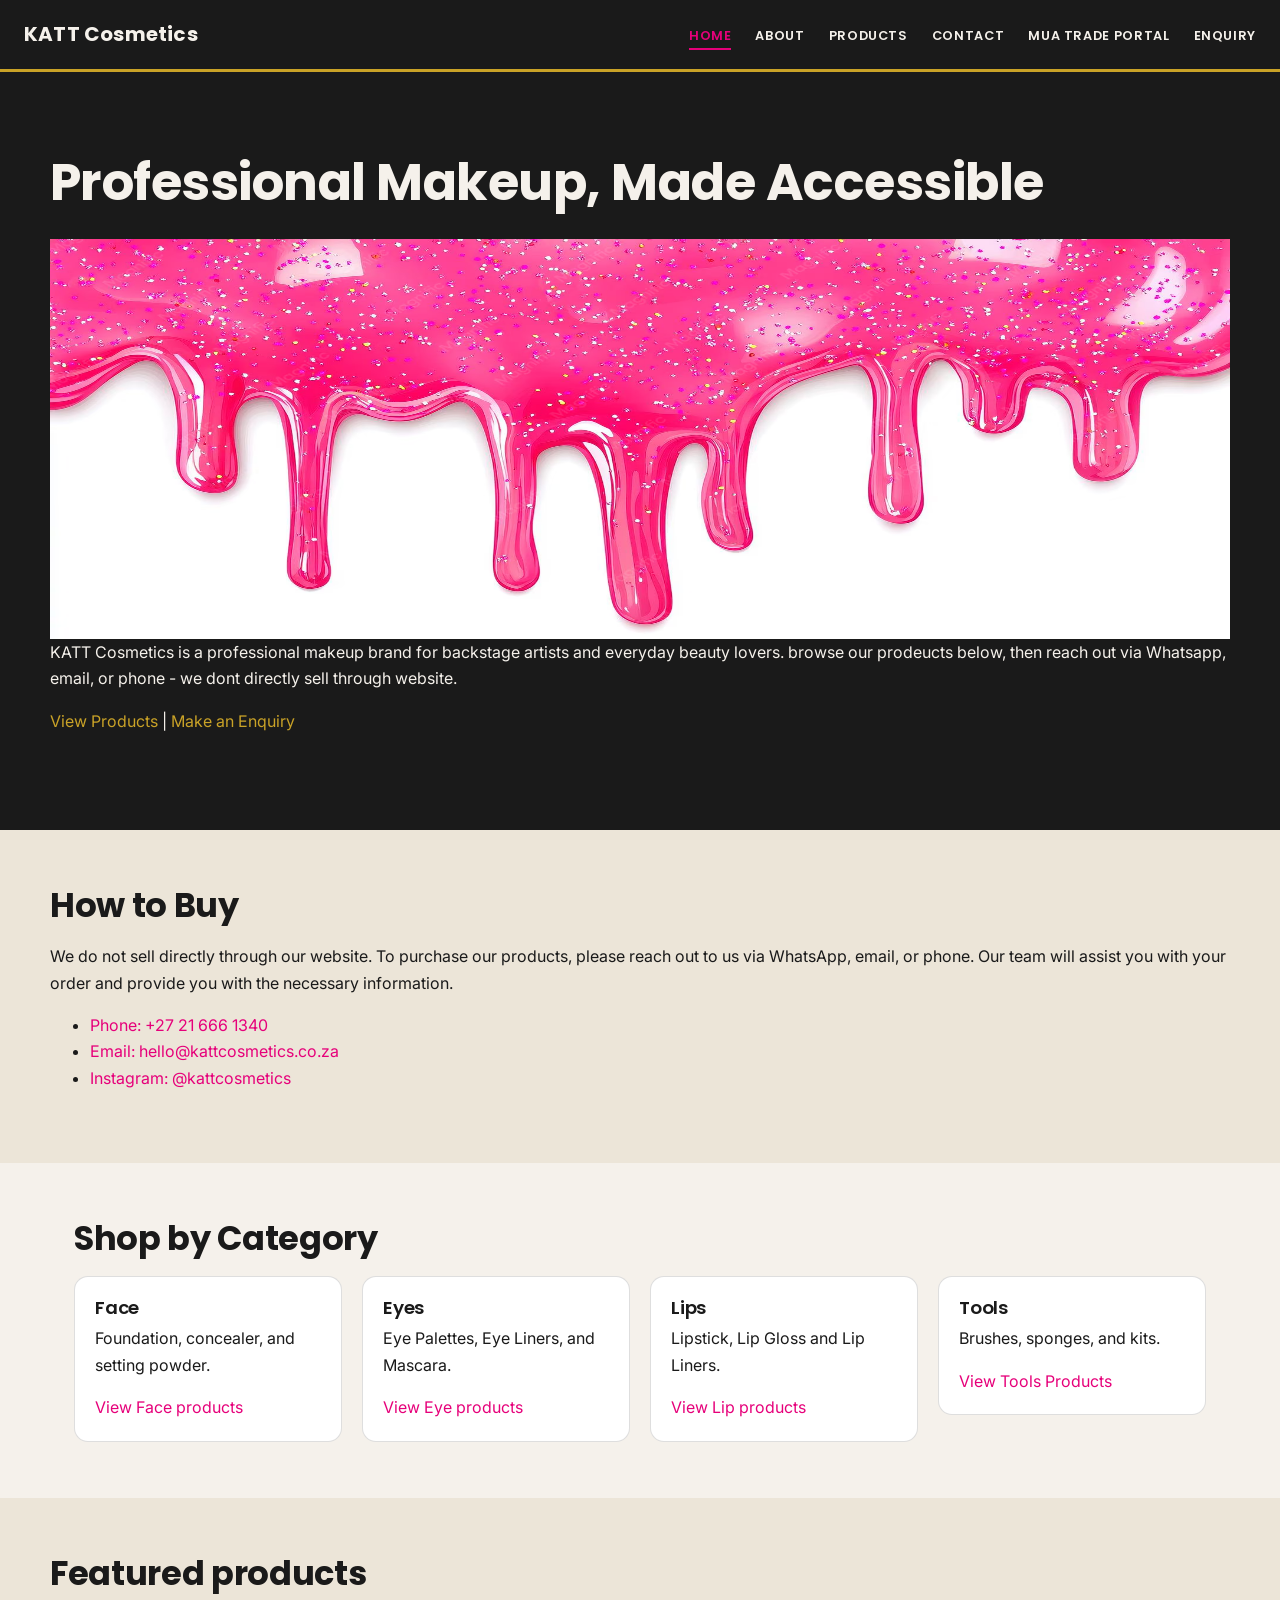
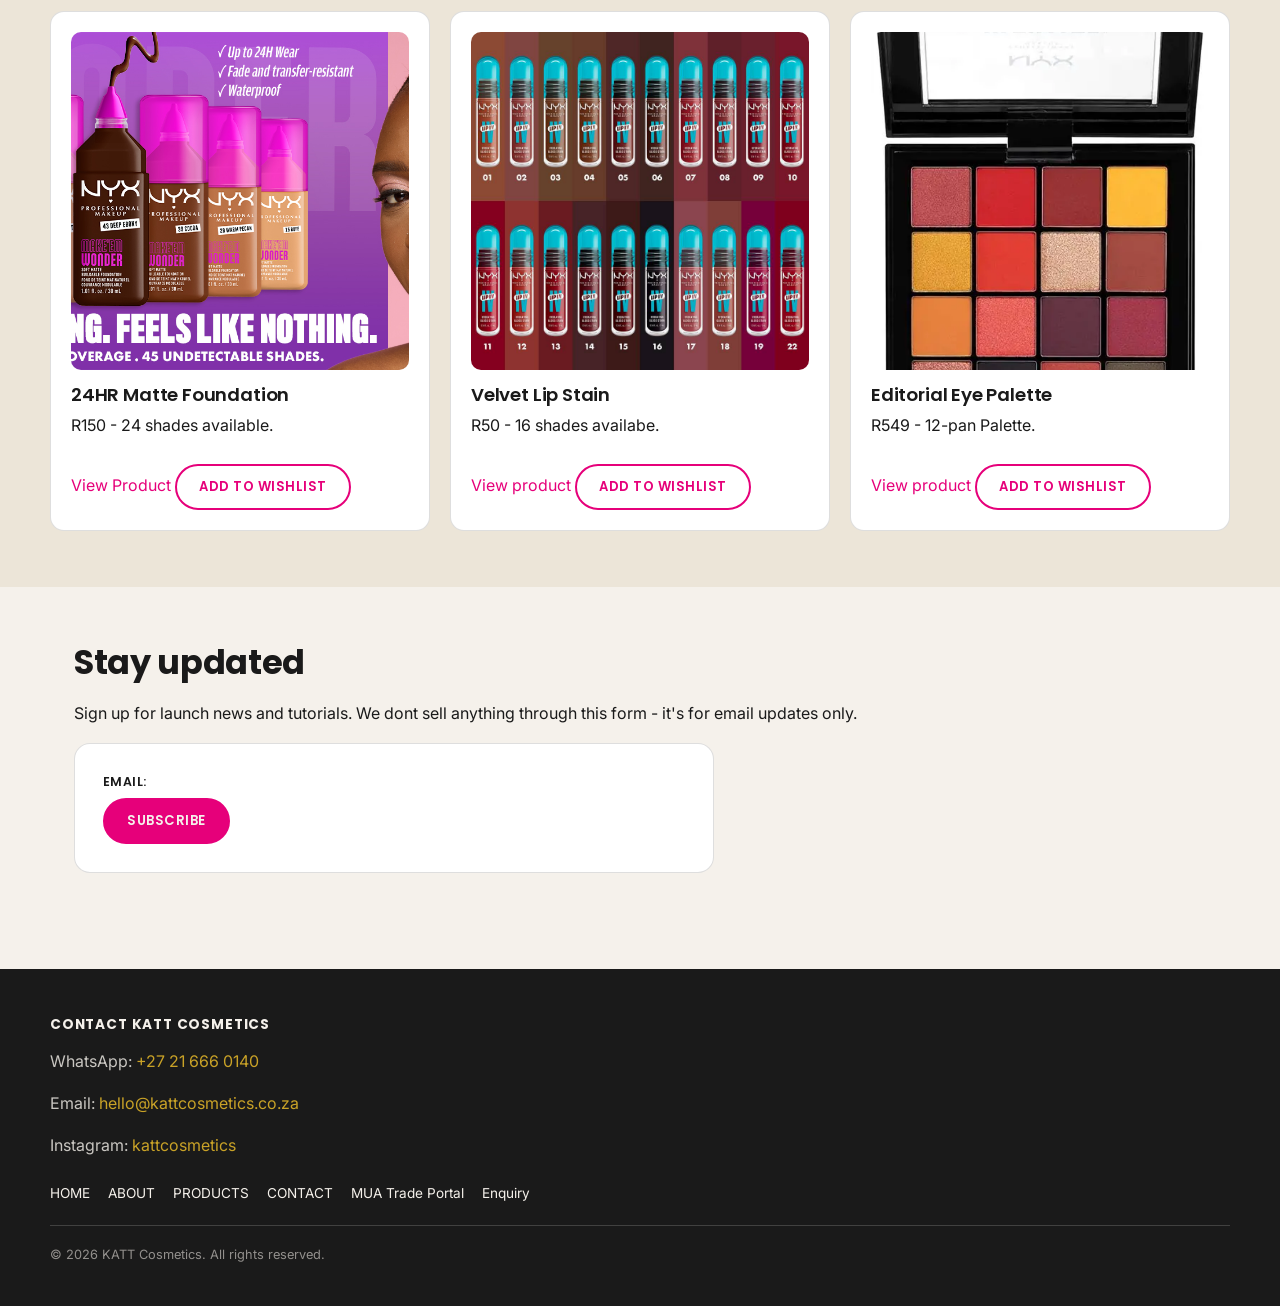
==== index.html @ acb6e67d "changed the price for lipstick" ====
<!DOCTYPE html>
<html lang="en">
<head>
    <meta charset="UTF-8">
    <meta name="viewport" content="width=device-width, initial-scale=1.0">
    <title>KATT Cosmetics - Professional Makeup, Made Acessible</title>
    <meta name="description" content="KATT Cosmetics - professionalrofessional-grade makeup for MUAs and everyday beauty lovers. Enquire via WhatsApp, email, or phone. "/>
    <link rel="preconnect" href="https://fonts.googleapis.com">
    <link href="https://fonts.googleapis.com/css2?family=Poppins:wght@600;700&family=Inter:wght@400;500;600&display=swap" rel="stylesheet">
    <link rel="stylesheet" href="assets/css/style.css">
</head>
<body>
    <!-- ============ HEADER: site logo + primary navigation ============ -->
    <header>
        <a href="index.html">KATT Cosmetics</a>
        <nav aria-label="Primary navigation">
            <ul>
                <li><a href="index.html" aria-current="page">HOME</a></li>
                <li><a href="pages/about.html">ABOUT</a></li>
                <li><a href="pages/product.html">PRODUCTS</a></li>
                <li><a href="pages/contact.html">CONTACT</a></li>
                <li><a href="pages/muatradeportal.html">MUA TRADE PORTAL</a></li>
                <li><a href="pages/enquiry.html">ENQUIRY</a></li>
            </ul>
        </nav>
    </header>
    <main>
        <!-- HERO: main banner introducing the brand, styled dark in Part 2 CSS -->
        <section aria-labelledby="hero-heading">
            <h1 id="hero-heading">Professional Makeup, Made Accessible</h1>
            <img src="assets/images/Gloss-Banner.jpg" alt="KATT Cosmetics" width="1200" height="400" />
            <p>KATT Cosmetics is a professional makeup brand for backstage artists and everyday beauty lovers. browse our prodeucts below, then reach out via Whatsapp, email, or phone - we dont directly sell through website.</p>
            <p>
                <a href="pages/product.html">View Products</a> |
                <a href="pages/enquiry.html">Make an Enquiry</a>
            </p>
        </section>
        <!-- HOW TO BUY: explains there is no online checkout — every product links out to WhatsApp/email/phone instead -->
        <section aria-labelledby="how to buy heading">
            <h2 id="how to buy heading">How to Buy</h2>
            <p>We do not sell directly through our website. 
                To purchase our products, please reach out to us via WhatsApp,
                email, or phone. Our team will assist you with your order and 
                provide you with the necessary information.</p>
                <ul>
                    <li><a href="https://wa.me/27216661340">Phone: +27 21 666 1340</a></li>
                    <li><a href="mailto:hello@kattcosmetics.co.za">Email: hello@kattcosmetics.co.za</a></li>
                    <li><a href="https://www.instagram.com/kattcosmetics/">Instagram: @kattcosmetics</a></li>
                </ul>
        </section>
        <!-- CATEGORY GRID: quick links into the product page by category -->
        <section aria-labelledby="categories-heading">
            <h2 id="Categories-heading">Shop by Category</h2>
            <ul>
                <li>
                    <article>
                        <h3>Face</h3>
                        <p>Foundation, concealer, and setting powder.</p>
                        <a href="pages/product.html">View Face products</a>
                    </article>
                </li>
                <li>
                    <article>
                        <h3>Eyes</h3>
                        <p>Eye Palettes, Eye Liners, and Mascara.</p>
                        <a href="pages/product.html">View Eye products</a>
                    </article>
                </li>
                <li>
                    <article>
                       <h3>Lips</h3> 
                       <p>Lipstick, Lip Gloss and Lip Liners.</p>
                       <a href="pages/product.html">View Lip products</a>
                    </article>
                </li>
                <li>
                    <article>
                        <h3>Tools</h3>
                        <p>Brushes, sponges, and kits.</p>
                        <a href="pages/product.html">View Tools Products</a>
                    </article>
                </li>    
            </ul>
        </section>
        <!-- FEATURED PRODUCTS: each card has a wishlist button (data-product-id) handled by js/script.js -->
        <section aria-labelledby="featured-heading">
            <h2 id="featured-heading">Featured products</h2>
            <ul>
                <li>
                    <article>
                        <figure>
                            <img src="./assets/images/78c25063-9f84-4d56-9409-04ca40710450.__CR0,0,1464,600_PT0_SX1464_V1___.jpg" alt="24HR Matte Foundation bottle" width="200" height="200" />
                            <figcaption>24HR Matte Foundation</figcaption>
                        </figure>
                        <h3>24HR Matte Foundation</h3>
                        <p>R150 - 24 shades available.</p>
                        <a href="pages/product.html">View Product</a>
                        <button type="button" class="wishlist-btn" data-product-id="foundation-24HR" aria-pressed="false">Add to Wishlist</button>
                    </article>
                </li>
                <li>
                    <article>
                        <figure>
                            <img src="./assets/images/NYX-PMU-Makeup-Lip-LIP-GLOSS-Lip-IV-Hydrating-Gloss-Serum-WSLS01-CARAMEL-DRIP-0800897266967-Range.jpg" alt="Velvel Lip Stain tube" width="200" height="200" />
                            <figcaption>Velvet Lip Stain</figcaption>
                        </figure>
                        <h3>Velvet Lip Stain</h3>
                        <p>R50 - 16 shades availabe.</p>
                        <a href="pages/product.html">View product</a>
                        <button type="button" class="wishlist-btn" data-product-id="velvel-lip-stain" aria-pressed="false">Add to Wishlist</button>
                    </article>
                </li>
                <li>
                    <article>
                        <figure>
                            <img src="./assets/images/OIP.webp" alt="Editorial Eye Palette" width="200" height="200"/>
                            <figcaption>Editorial Eye Palette</figcaption>
                        </figure>
                        <h3>Editorial Eye Palette</h3>
                        <p>R549 - 12-pan Palette.</p>
                        <a href="pages/product.html">View product</a>
                        <button type="button" class="wishlist-btn" data-product-id="editorial-eye-palette" aria-pressed="false">Add to Wishlist</button>
                    </article>
                </li>
            </ul>
        </section>
        <!-- NEWSLETTER SIGNUP: front-end only for now, form action="#" — see js/script.js for the placeholder submit handler -->
        <section aria-labelledby="newsletter-heading">
            <h2 id="newsletter-heading">Stay updated</h2>
            <p>Sign up for launch news and tutorials. We dont sell anything through this form - it's for email updates only.</p>
            <form action="#" method="post">
                <label for="email" id="newsletter-email" name="email" required>Email:</label>
                <button type="submit">Subscribe</button>
            </form>
        </section>
    </main>
    <!-- ============ FOOTER: contact details + secondary navigation, repeated on every page ============ -->
    <footer>
        <section aria-labelledby="footer-contact-heading">
            <h2 id="footer-contact-heading">Contact KATT Cosmetics</h2>
            <p>WhatsApp: <a href="https://wa.me/27216660140">+27 21 666 0140</a></p>
            <p>Email: <a href="mailto:hello@kattcosmetics.co.za">hello@kattcosmetics.co.za</a></p>
            <p>Instagram: <a href="https://www.instagram.com/kattcosmetics">kattcosmetics</a></p>
        </section>
        <nav aria-label="Footer navigation">
            <ul>
                <li><a href="index.html">HOME</a></li>
                <li><a href="pages/about.html">ABOUT</a></li>
                <li><a href="pages/product.html">PRODUCTS</a></li>
                <li><a href="pages/contact.html">CONTACT</a></li>
                <li><a href="pages/muatradeportal.html">MUA Trade Portal</a></li>
                <li><a href="pages/enquiry.html">Enquiry</a></li>
            </ul>
        </nav>
        <p>&copy; 2026 KATT Cosmetics. All rights reserved.</p>
    </footer>
    <!-- Wishlist functionality only — no purchasing/cart logic, this site does not sell online -->
    <script src="js/script.js"></script>
    
</body>
</html>
---- assets/css/style.css ----
/* ============================================================
   KATT Cosmetics — Part 2 Stylesheet
   Applies visual design on top of the existing semantic HTML.
   No HTML structure changes required for this file to work.
   ============================================================ */

:root {
  --black: #1a1a1a;
  --black-soft: #262220;
  --cream: #f5f1eb;
  --cream-dim: #ece5d8;
  --pink: #e6007a;
  --pink-dim: #ffe1ef;
  --gold: #c9a227;
  /* Brand palette: black + cream for an editorial, backstage-beauty feel;
     hot pink and gold as accent colours for CTAs and highlights, matching
     the mood board described in the Part 1 proposal (Section 5: Design & UX). */
  --line: rgba(26, 26, 26, 0.14);
  --line-on-dark: rgba(245, 241, 235, 0.18);
  --font-display: "Poppins", "Segoe UI", sans-serif;
  --font-body: "Inter", "Segoe UI", sans-serif;
  --max-width: 1180px;
}

* { box-sizing: border-box; }
html { scroll-behavior: smooth; }

body {
  margin: 0;
  font-family: var(--font-body);
  color: var(--black);
  background: var(--cream);
  line-height: 1.65;
  -webkit-font-smoothing: antialiased;
}

img { max-width: 100%; display: block; }
a { color: var(--pink); text-decoration: none; }
a:hover { text-decoration: underline; }

h1, h2, h3 {
  font-family: var(--font-display);
  font-weight: 700;
  line-height: 1.2;
  letter-spacing: -0.01em;
  margin: 0 0 0.5em;
  color: var(--black);
}
h1 { font-size: clamp(2.1rem, 4.5vw, 3.2rem); }
h2 { font-size: clamp(1.5rem, 3vw, 2.1rem); }
h3 { font-size: 1.15rem; font-weight: 600; }

p { margin: 0 0 1em; }

/* ---------- Header ----------
   Sticky so navigation stays reachable while scrolling long pages
   (About, Contact) — gold border-bottom ties it to the accent colour. */
header {
  background: var(--black);
  padding: 18px 24px;
  display: flex;
  flex-wrap: wrap;
  align-items: center;
  justify-content: space-between;
  gap: 16px;
  position: sticky;
  top: 0;
  z-index: 20;
  border-bottom: 3px solid var(--gold);
}

header > a {
  font-family: var(--font-display);
  font-weight: 700;
  font-size: 1.25rem;
  color: var(--cream);
  text-decoration: none;
  letter-spacing: 0.01em;
}
header > a:hover { color: var(--pink); text-decoration: none; }

header nav ul {
  list-style: none;
  display: flex;
  flex-wrap: wrap;
  gap: 24px;
  margin: 0;
  padding: 0;
}

header nav a {
  color: var(--cream);
  text-decoration: none;
  font-family: var(--font-display);
  font-size: 0.8rem;
  font-weight: 600;
  text-transform: uppercase;
  letter-spacing: 0.05em;
  padding-bottom: 4px;
  border-bottom: 2px solid transparent;
}
header nav a:hover,
header nav a[aria-current="page"] {
  border-bottom-color: var(--pink);
  color: var(--pink);
}

/* ---------- Main content rhythm ----------
   Alternating background (cream / cream-dim) on every second <section>
   gives visual separation between content blocks without needing extra
   wrapper <div>s in the HTML — keeps the markup semantic and lean. */
main {
  display: block;
}

main > section,
body > section {
  max-width: var(--max-width);
  margin: 0 auto;
  padding: 56px 24px;
}

main > section:nth-of-type(even) {
  background: var(--cream-dim);
  max-width: none;
}
main > section:nth-of-type(even) > * {
  max-width: var(--max-width);
  margin-left: auto;
  margin-right: auto;
}

/* Hero — first section on the homepage */
section[aria-labelledby="hero-heading"] {
  background: var(--black);
  color: var(--cream);
  max-width: none;
  padding: 80px 24px;
}
section[aria-labelledby="hero-heading"] > * {
  max-width: var(--max-width);
  margin-left: auto;
  margin-right: auto;
}
section[aria-labelledby="hero-heading"] h1 { color: var(--cream); }
section[aria-labelledby="hero-heading"] a { color: var(--gold); }

/* ---------- Lists of cards (categories, featured products, benefits) ----------
   Targets any <ul> whose <li> contains an <article> — this lets the same
   card styling apply across the homepage categories, featured products,
   trade benefits, and related products without repeating a class name
   on every single instance in the HTML. */
main ul:has(> li > article) {
  list-style: none;
  margin: 0;
  padding: 0;
  display: grid;
  grid-template-columns: repeat(auto-fit, minmax(220px, 1fr));
  gap: 20px;
}

main li > article {
  background: #fff;
  border: 1px solid var(--line);
  border-radius: 14px;
  padding: 20px;
  transition: transform 0.15s ease, box-shadow 0.15s ease;
}
main li > article:hover {
  transform: translateY(-3px);
  box-shadow: 0 10px 22px rgba(26, 26, 26, 0.09);
}

main li > article figure {
  margin: 0 0 14px;
  aspect-ratio: 1 / 1;
  overflow: hidden;
  border-radius: 10px;
  background: var(--pink-dim);
}
main li > article figure img {
  width: 100%;
  height: 100%;
  object-fit: cover;
}
main li > article figcaption {
  font-size: 0.75rem;
  color: #6b655c;
  margin-top: 6px;
}

main li > article h3 { margin-bottom: 6px; }

/* ---------- Buttons ----------
   .wishlist-btn is styled separately from other buttons (pink outline,
   not solid black) so it reads as a secondary action next to "buy"-style
   links, and aria-pressed="true" gives it a filled state once saved. */
button,
.wishlist-btn {
  font-family: var(--font-display);
  font-weight: 600;
  font-size: 0.82rem;
  text-transform: uppercase;
  letter-spacing: 0.04em;
  border-radius: 999px;
  border: 2px solid var(--black);
  background: var(--black);
  color: var(--cream);
  padding: 11px 22px;
  cursor: pointer;
  transition: transform 0.15s ease, background 0.15s ease;
}
button:hover { transform: translateY(-2px); }

.wishlist-btn {
  background: transparent;
  border-color: var(--pink);
  color: var(--pink);
  margin-top: 10px;
}
.wishlist-btn:hover { background: var(--pink); color: #fff; }
.wishlist-btn[aria-pressed="true"] {
  background: var(--pink);
  color: #fff;
}

form button[type="submit"] {
  background: var(--pink);
  border-color: var(--pink);
}

/* ---------- Forms ---------- */
form {
  max-width: 640px;
  background: #fff;
  border: 1px solid var(--line);
  border-radius: 16px;
  padding: 28px;
}

form p { margin: 0 0 18px; }

label {
  display: block;
  font-family: var(--font-display);
  font-weight: 600;
  font-size: 0.78rem;
  text-transform: uppercase;
  letter-spacing: 0.04em;
  margin-bottom: 6px;
}

input, select, textarea {
  width: 100%;
  font-family: var(--font-body);
  font-size: 1rem;
  padding: 11px 13px;
  border: 1.5px solid var(--line);
  border-radius: 8px;
  background: var(--cream);
  color: var(--black);
}
input:focus, select:focus, textarea:focus {
  outline: 3px solid var(--pink-dim);
  border-color: var(--pink);
}
textarea { resize: vertical; min-height: 120px; }

/* ---------- Definition lists (contact details, product details) ---------- */
dl {
  display: grid;
  grid-template-columns: max-content 1fr;
  gap: 10px 20px;
  background: #fff;
  border: 1px solid var(--line);
  border-radius: 14px;
  padding: 24px;
  max-width: 560px;
}
dt {
  font-family: var(--font-display);
  font-weight: 700;
  font-size: 0.82rem;
  text-transform: uppercase;
  letter-spacing: 0.04em;
  color: var(--gold);
}
dd { margin: 0; }

/* ---------- Details / FAQ ---------- */
details {
  background: #fff;
  border: 1px solid var(--line);
  border-radius: 12px;
  padding: 16px 20px;
  margin-bottom: 12px;
}
summary {
  font-family: var(--font-display);
  font-weight: 600;
  cursor: pointer;
  list-style: none;
}
summary::-webkit-details-marker { display: none; }
summary::before {
  content: "+ ";
  color: var(--pink);
  font-weight: 700;
}
details[open] summary::before { content: "– "; }
details p { margin-top: 12px; margin-bottom: 0; }

/* ---------- Table (store locator) ----------
   Real semantic <table> markup (not a styled grid of <div>s) so the data
   stays accessible and machine-readable — addresses Part 1 feedback about
   making better use of HTML elements. */
table {
  width: 100%;
  border-collapse: collapse;
  background: #fff;
  border-radius: 12px;
  overflow: hidden;
  border: 1px solid var(--line);
}
caption {
  text-align: left;
  font-family: var(--font-display);
  font-weight: 600;
  padding: 12px 4px;
  color: #6b655c;
  font-size: 0.85rem;
}
th, td {
  text-align: left;
  padding: 12px 16px;
  border-bottom: 1px solid var(--line);
}
th {
  background: var(--black);
  color: var(--cream);
  font-family: var(--font-display);
  text-transform: uppercase;
  font-size: 0.75rem;
  letter-spacing: 0.05em;
}
tbody tr:hover { background: var(--pink-dim); }

/* ---------- Breadcrumb ---------- */
nav[aria-label="Breadcrumb"] {
  max-width: var(--max-width);
  margin: 24px auto 0;
  padding: 0 24px;
}
nav[aria-label="Breadcrumb"] ol {
  list-style: none;
  display: flex;
  flex-wrap: wrap;
  gap: 8px;
  padding: 0;
  margin: 0;
  font-size: 0.85rem;
  color: #6b655c;
}
nav[aria-label="Breadcrumb"] li:not(:last-child)::after {
  content: "/";
  margin-left: 8px;
  color: var(--line);
}
nav[aria-label="Breadcrumb"] li[aria-current="page"] {
  color: var(--black);
  font-weight: 600;
}

/* ---------- Product article (single product page) ---------- */
main > article[aria-labelledby="product-heading"] {
  max-width: var(--max-width);
  margin: 0 auto;
  padding: 32px 24px 0;
}
main > article figure {
  max-width: 420px;
  border-radius: 16px;
  overflow: hidden;
  background: var(--pink-dim);
  margin-bottom: 20px;
}
main > article figcaption {
  font-size: 0.85rem;
  color: #6b655c;
  margin-top: 8px;
}
main > article > p:nth-of-type(1) {
  font-family: var(--font-display);
  font-weight: 700;
  font-size: 1.4rem;
  color: var(--gold);
}

/* ---------- Footer ---------- */
footer {
  background: var(--black);
  color: rgba(245, 241, 235, 0.8);
  padding: 48px 24px 28px;
  margin-top: 40px;
}
footer > * {
  max-width: var(--max-width);
  margin-left: auto;
  margin-right: auto;
}
footer h2 {
  color: var(--cream);
  font-size: 0.85rem;
  text-transform: uppercase;
  letter-spacing: 0.06em;
  margin-bottom: 14px;
}
footer a { color: var(--gold); }
footer nav ul {
  list-style: none;
  display: flex;
  flex-wrap: wrap;
  gap: 18px;
  padding: 0;
  margin: 20px 0;
}
footer nav a {
  color: var(--cream);
  font-size: 0.85rem;
  text-decoration: none;
}
footer nav a:hover { color: var(--pink); }
footer > p:last-child {
  font-size: 0.8rem;
  border-top: 1px solid var(--line-on-dark);
  padding-top: 18px;
  margin-top: 10px;
  color: rgba(245, 241, 235, 0.55);
}

/* ---------- Responsive breakpoint ----------
   Single breakpoint for now: below 700px the header nav stacks vertically
   and the contact-details <dl> drops to one column instead of two. */
@media (max-width: 700px) {
  header { flex-direction: column; align-items: flex-start; }
  header nav ul { gap: 14px; }
  dl { grid-template-columns: 1fr; }
}

@media (prefers-reduced-motion: reduce) {
  * { transition: none !important; scroll-behavior: auto !important; }
}
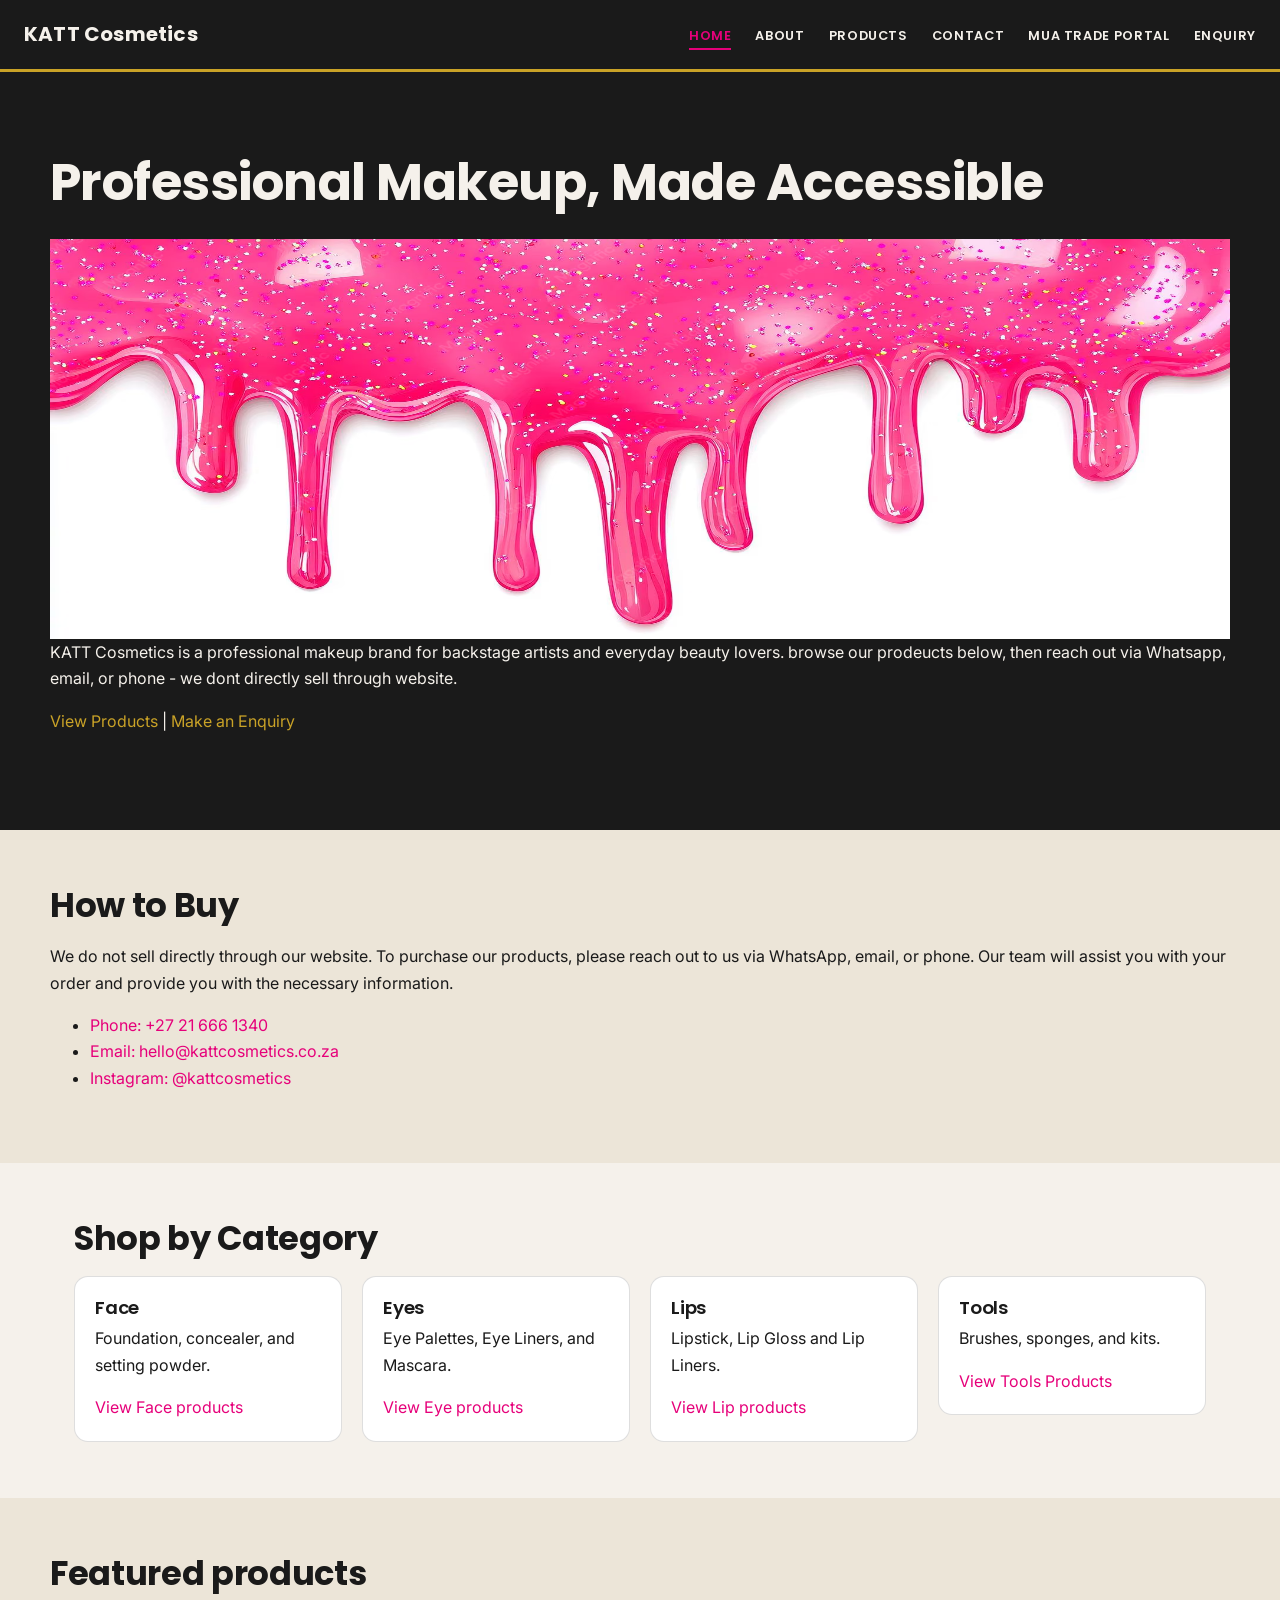
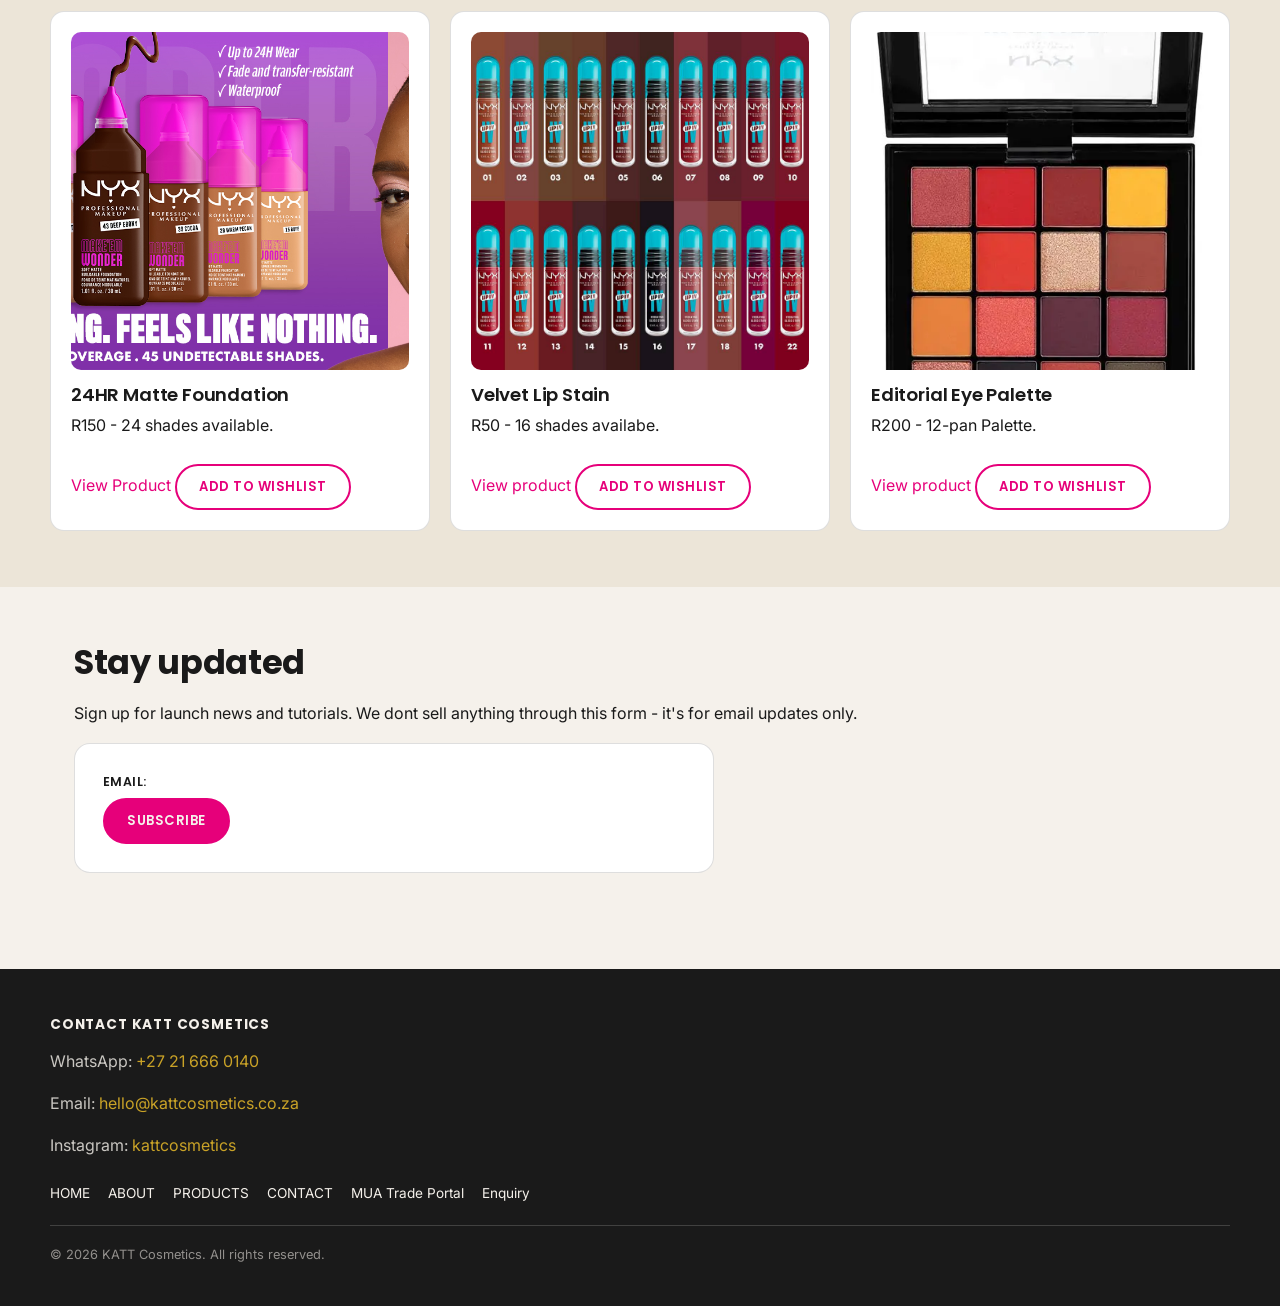
==== commit bf35c216: "changed price for eye palette" ====
--- a/index.html
+++ b/index.html
@@ -117,7 +117,7 @@
                             <figcaption>Editorial Eye Palette</figcaption>
                         </figure>
                         <h3>Editorial Eye Palette</h3>
-                        <p>R549 - 12-pan Palette.</p>
+                        <p>R200 - 12-pan Palette.</p>
                         <a href="pages/product.html">View product</a>
                         <button type="button" class="wishlist-btn" data-product-id="editorial-eye-palette" aria-pressed="false">Add to Wishlist</button>
                     </article>
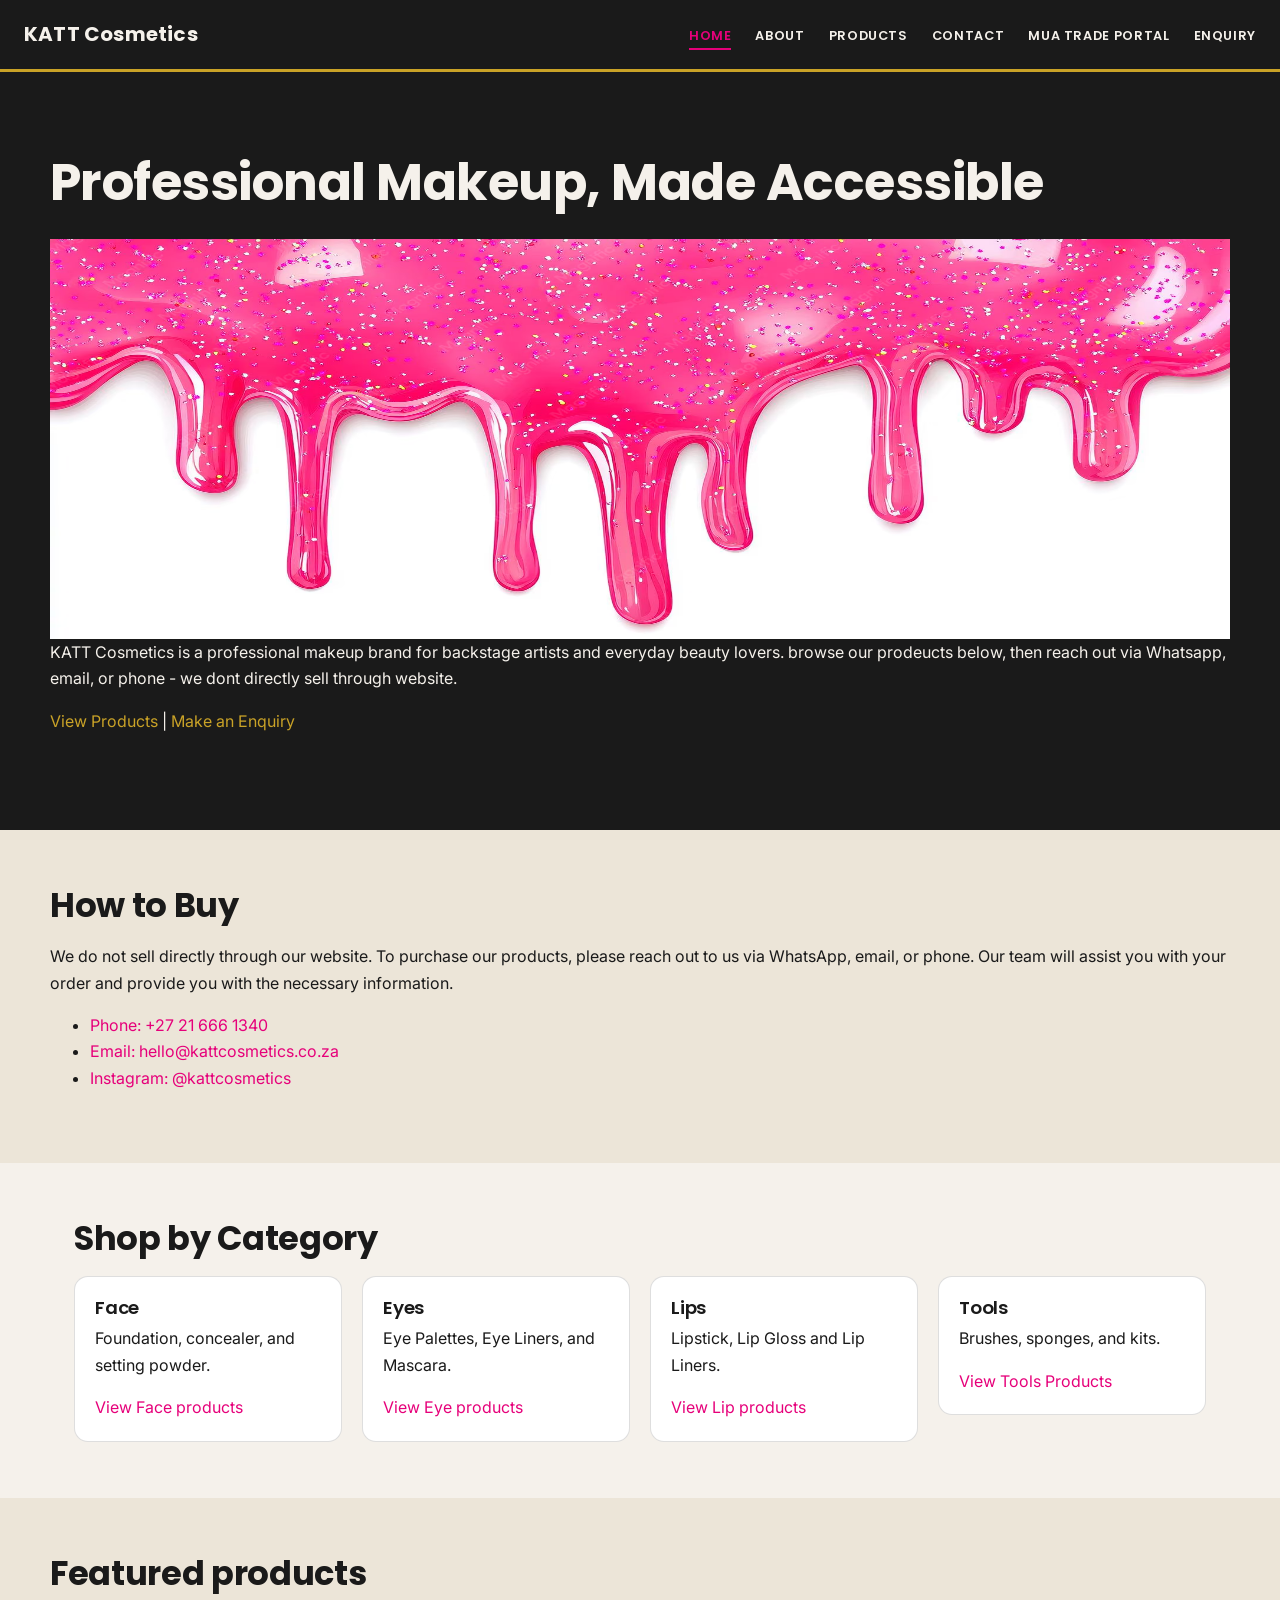
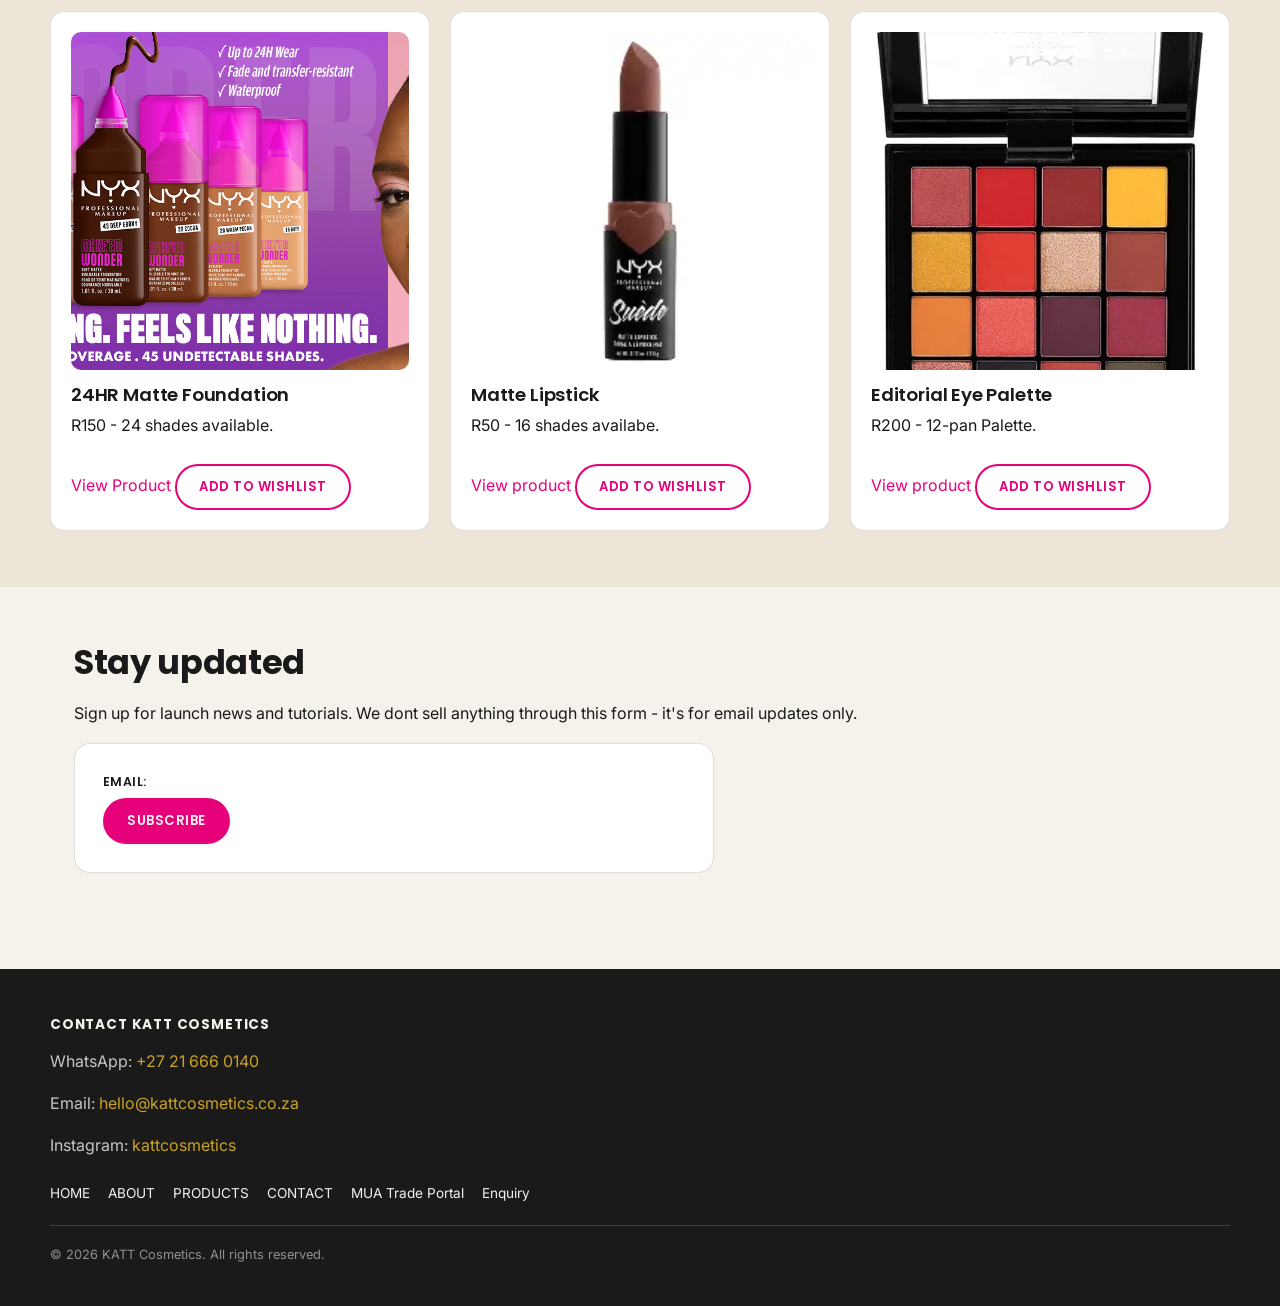
==== commit 91e91c29: "changed the assets/images/matte-lipstick.jpg" ====
--- a/index.html
+++ b/index.html
@@ -101,10 +101,10 @@
                 <li>
                     <article>
                         <figure>
-                            <img src="./assets/images/NYX-PMU-Makeup-Lip-LIP-GLOSS-Lip-IV-Hydrating-Gloss-Serum-WSLS01-CARAMEL-DRIP-0800897266967-Range.jpg" alt="Velvel Lip Stain tube" width="200" height="200" />
-                            <figcaption>Velvet Lip Stain</figcaption>
+                            <img src="./assets/images/matte-lipstick.jpg.webp" alt="Matte Lipstick" width="200" height="200" />
+                            <figcaption>Matte Lipstick</figcaption>
                         </figure>
-                        <h3>Velvet Lip Stain</h3>
+                        <h3>Matte Lipstick</h3>
                         <p>R50 - 16 shades availabe.</p>
                         <a href="pages/product.html">View product</a>
                         <button type="button" class="wishlist-btn" data-product-id="velvel-lip-stain" aria-pressed="false">Add to Wishlist</button>
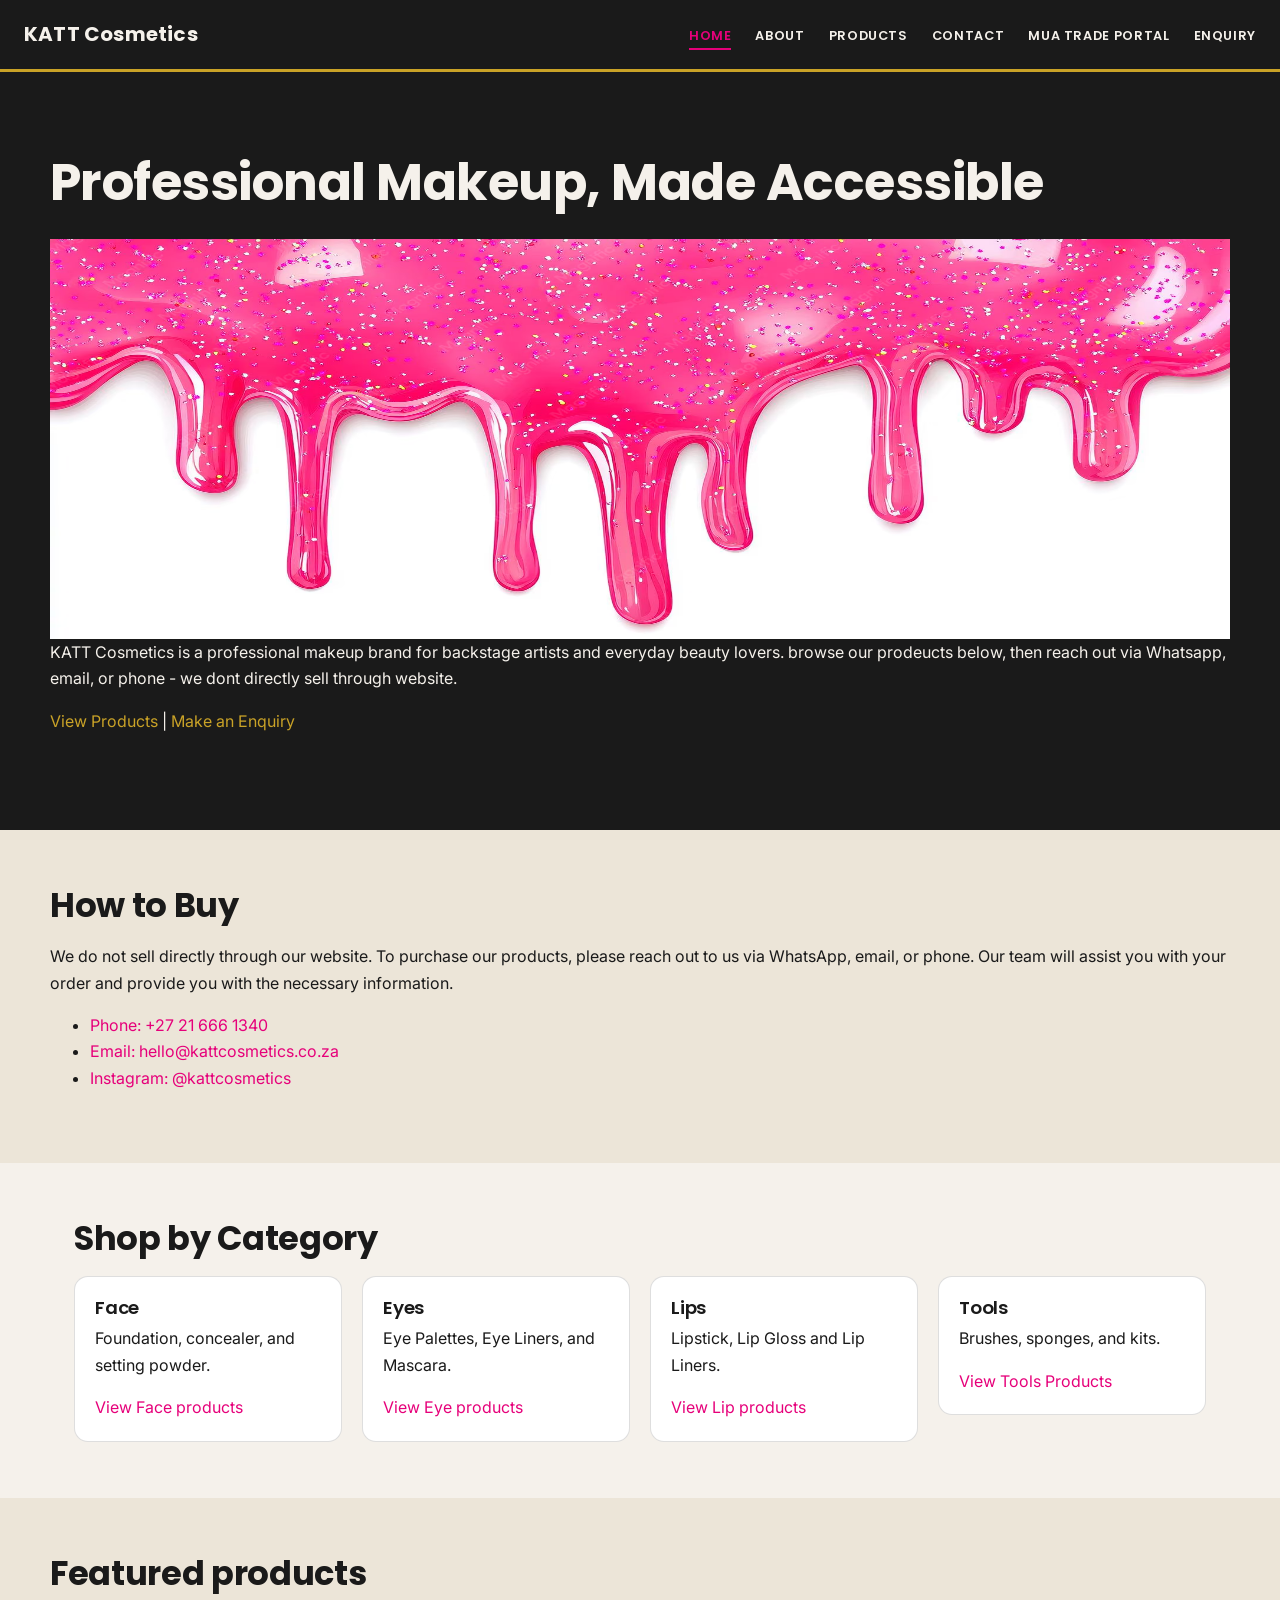
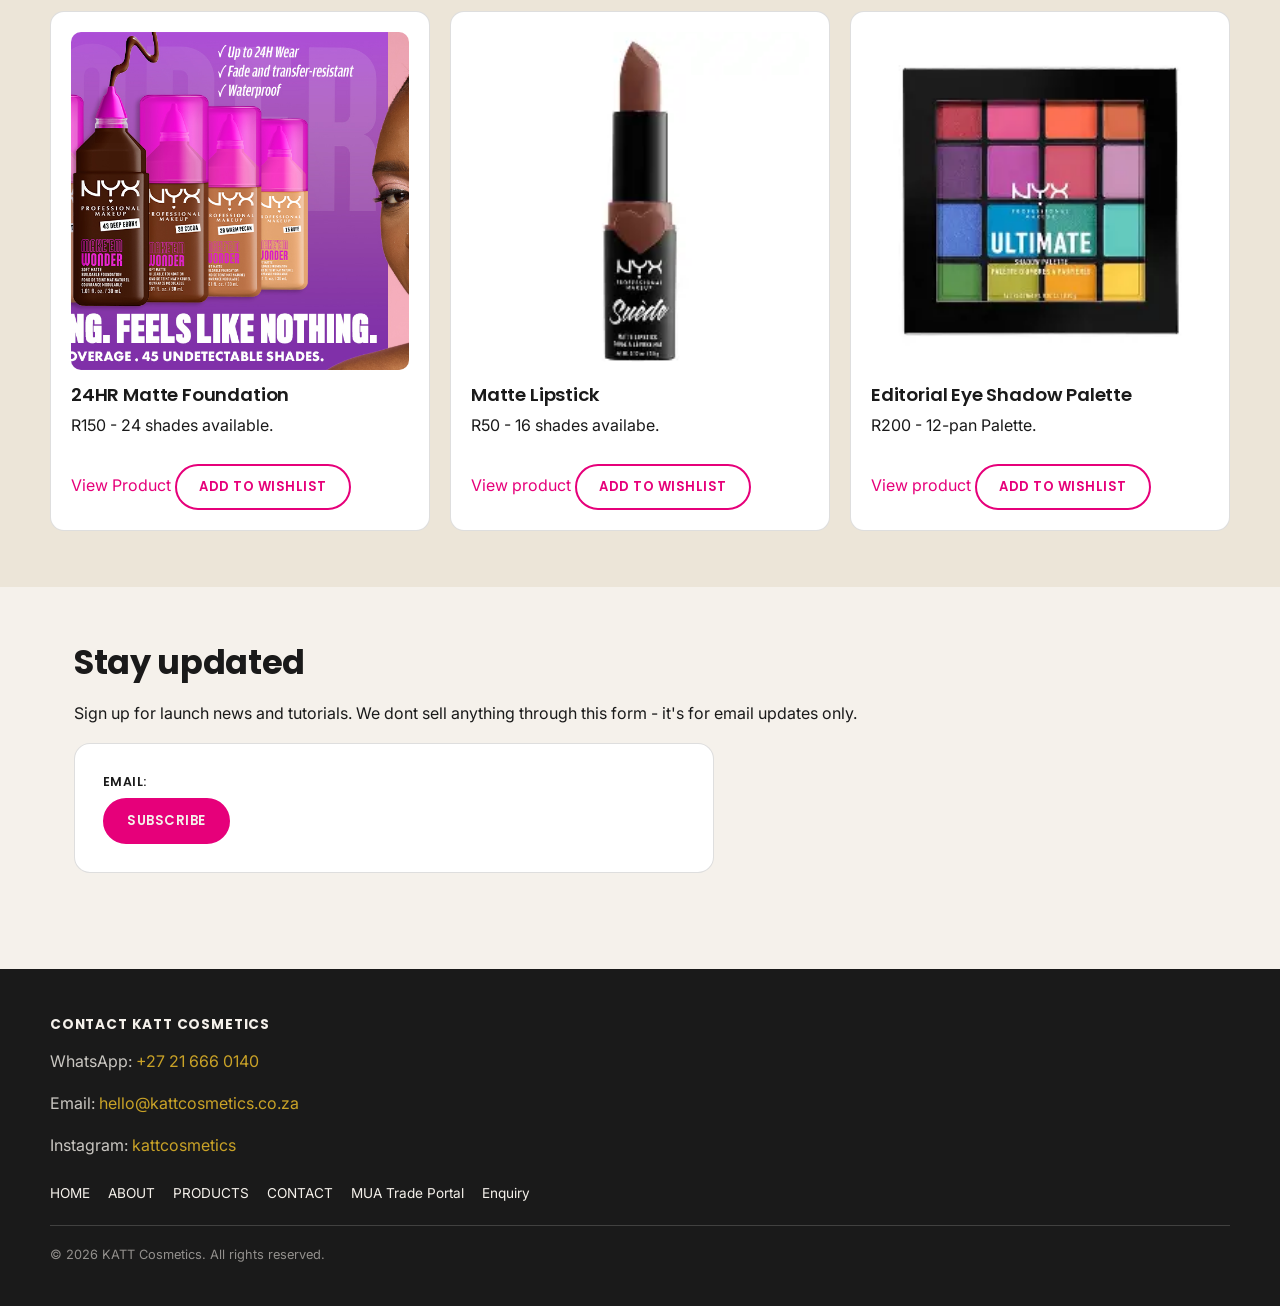
==== commit 5238f2ba: "changed ./assets/images/eye-shadow.jpg.webp" ====
--- a/index.html
+++ b/index.html
@@ -113,10 +113,10 @@
                 <li>
                     <article>
                         <figure>
-                            <img src="./assets/images/OIP.webp" alt="Editorial Eye Palette" width="200" height="200"/>
-                            <figcaption>Editorial Eye Palette</figcaption>
+                            <img src="./assets/images/eye-shadow.jpg.webp" alt="Editorial Eye Shadow Palette" width="200" height="200"/>
+                            <figcaption>Editorial Eye Shadow Palette</figcaption>
                         </figure>
-                        <h3>Editorial Eye Palette</h3>
+                        <h3>Editorial Eye Shadow Palette</h3>
                         <p>R200 - 12-pan Palette.</p>
                         <a href="pages/product.html">View product</a>
                         <button type="button" class="wishlist-btn" data-product-id="editorial-eye-palette" aria-pressed="false">Add to Wishlist</button>
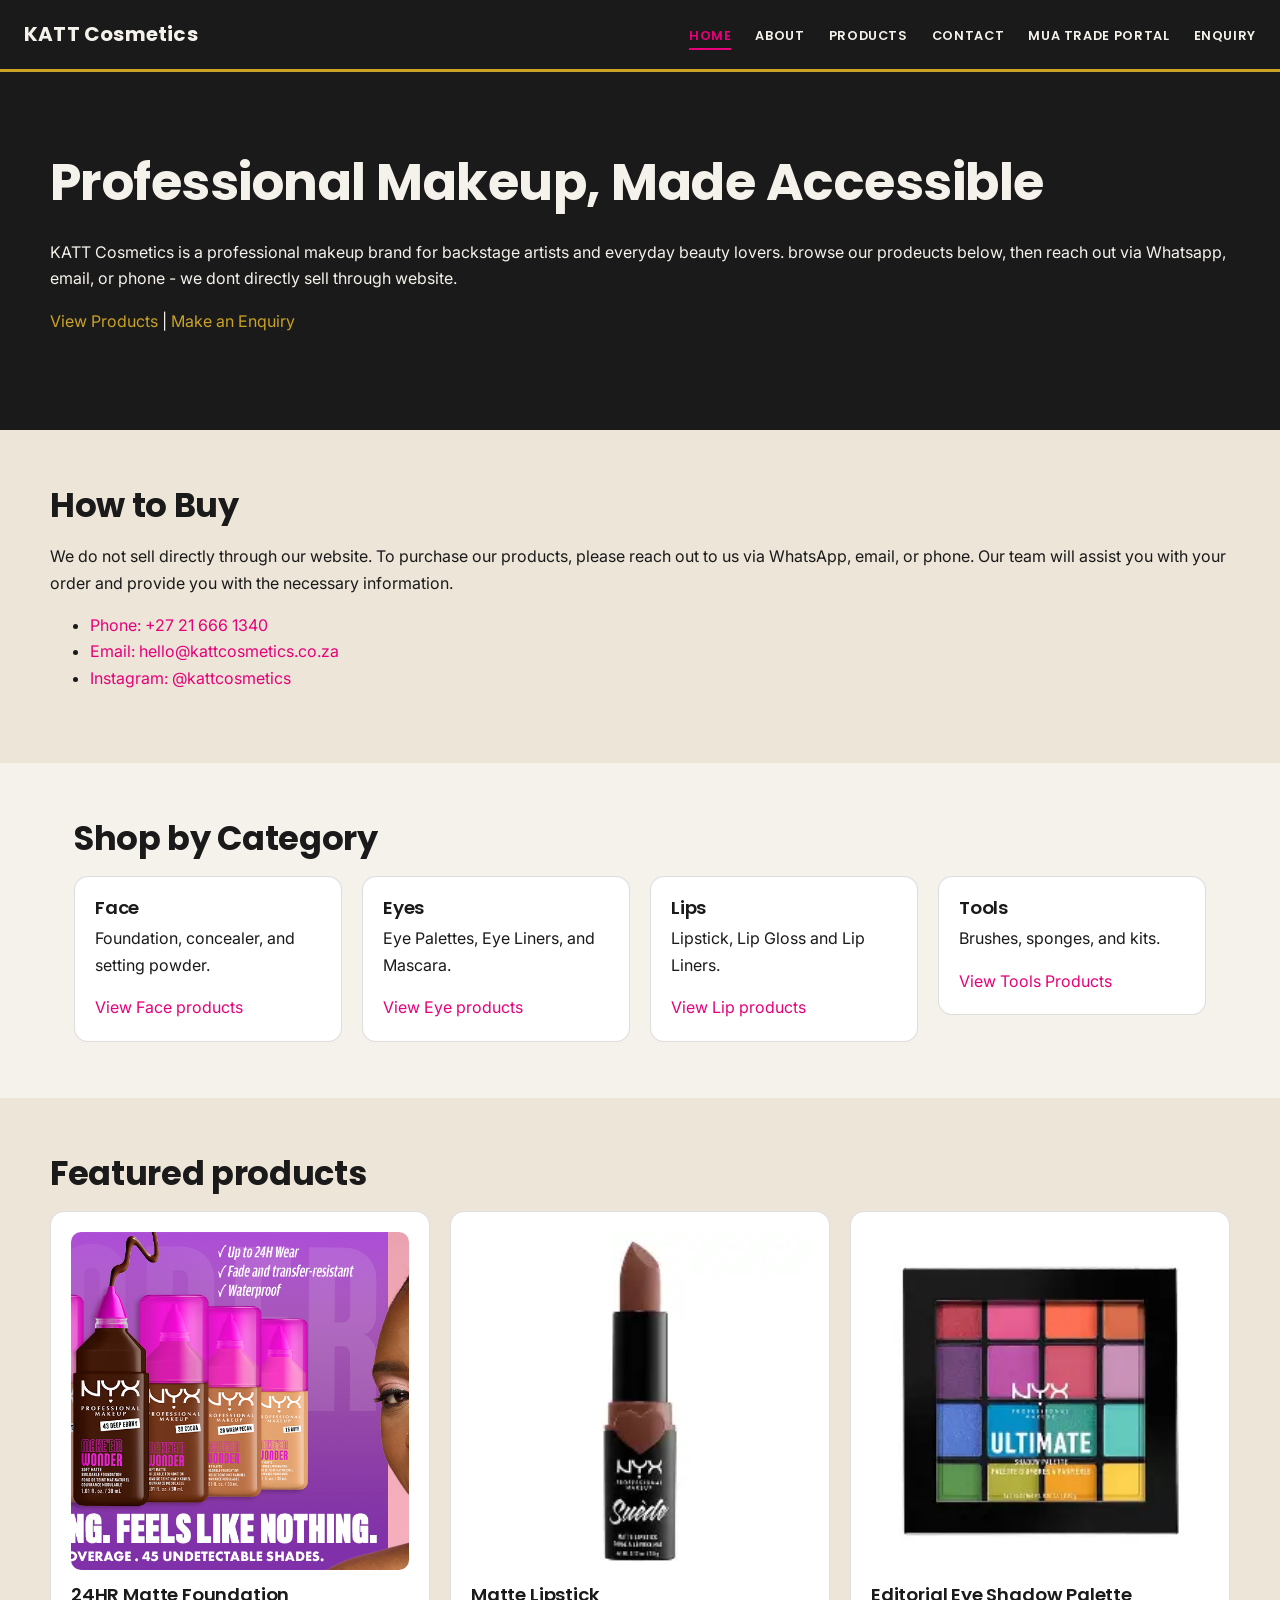
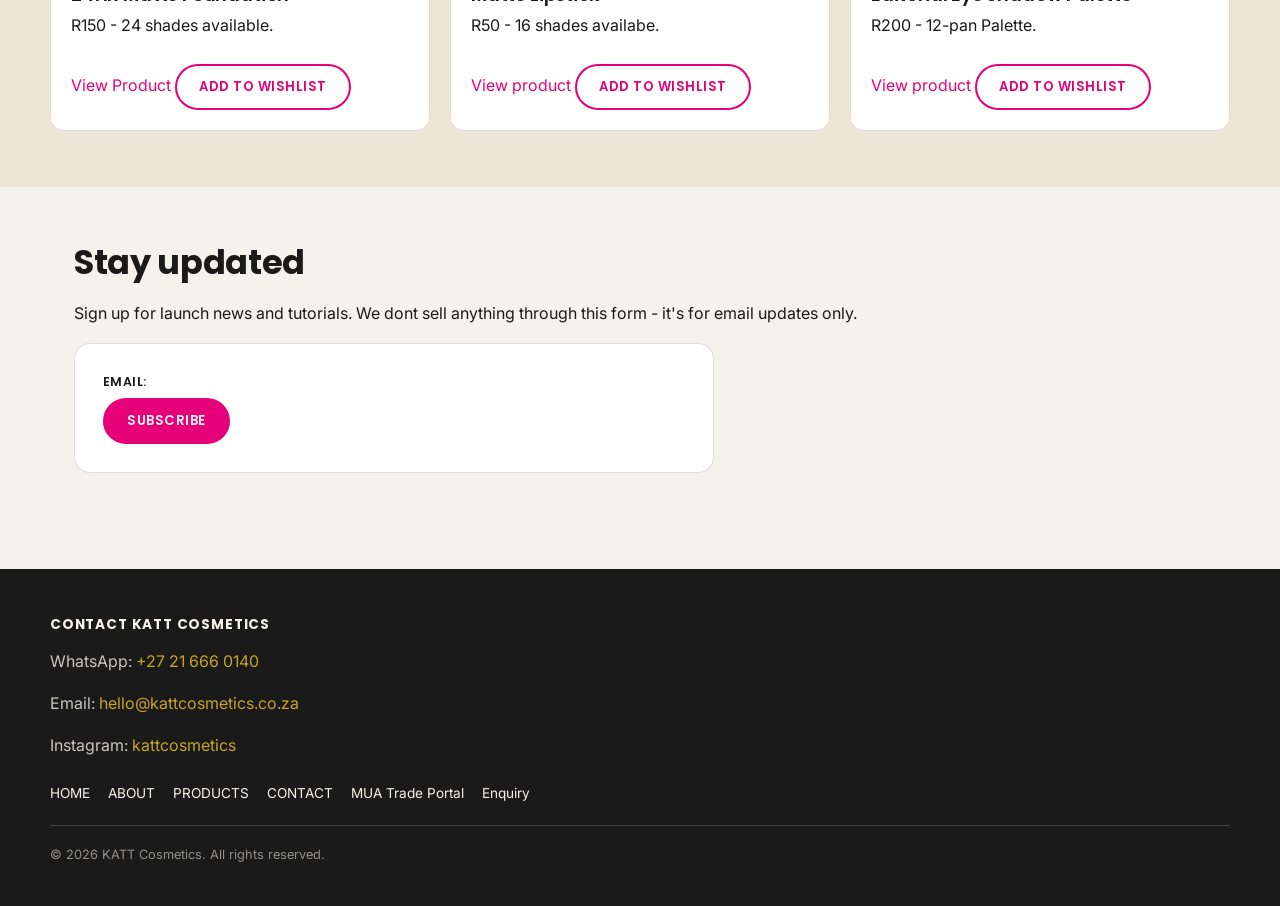
==== commit 232a25b8: "removed the hero banner" ====
--- a/index.html
+++ b/index.html
@@ -28,7 +28,6 @@
         <!-- HERO: main banner introducing the brand, styled dark in Part 2 CSS -->
         <section aria-labelledby="hero-heading">
             <h1 id="hero-heading">Professional Makeup, Made Accessible</h1>
-            <img src="assets/images/Gloss-Banner.jpg" alt="KATT Cosmetics" width="1200" height="400" />
             <p>KATT Cosmetics is a professional makeup brand for backstage artists and everyday beauty lovers. browse our prodeucts below, then reach out via Whatsapp, email, or phone - we dont directly sell through website.</p>
             <p>
                 <a href="pages/product.html">View Products</a> |
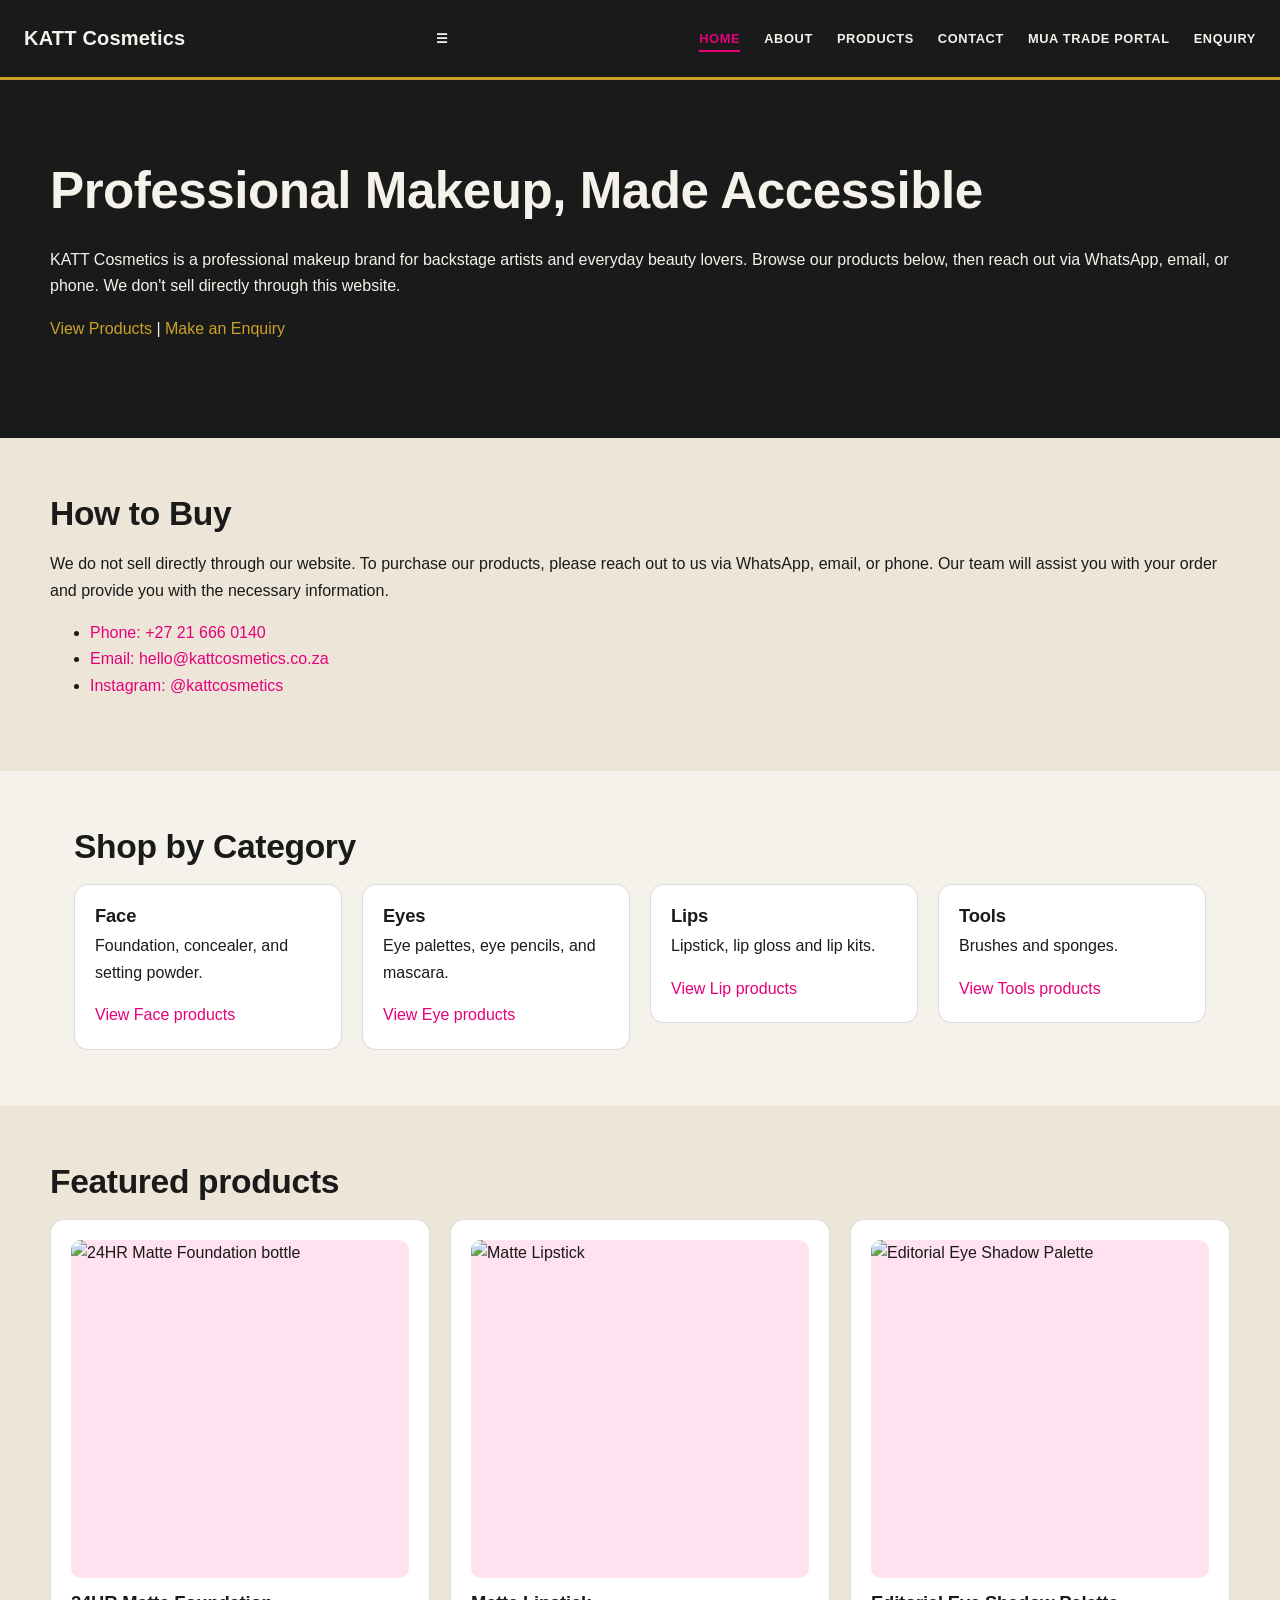
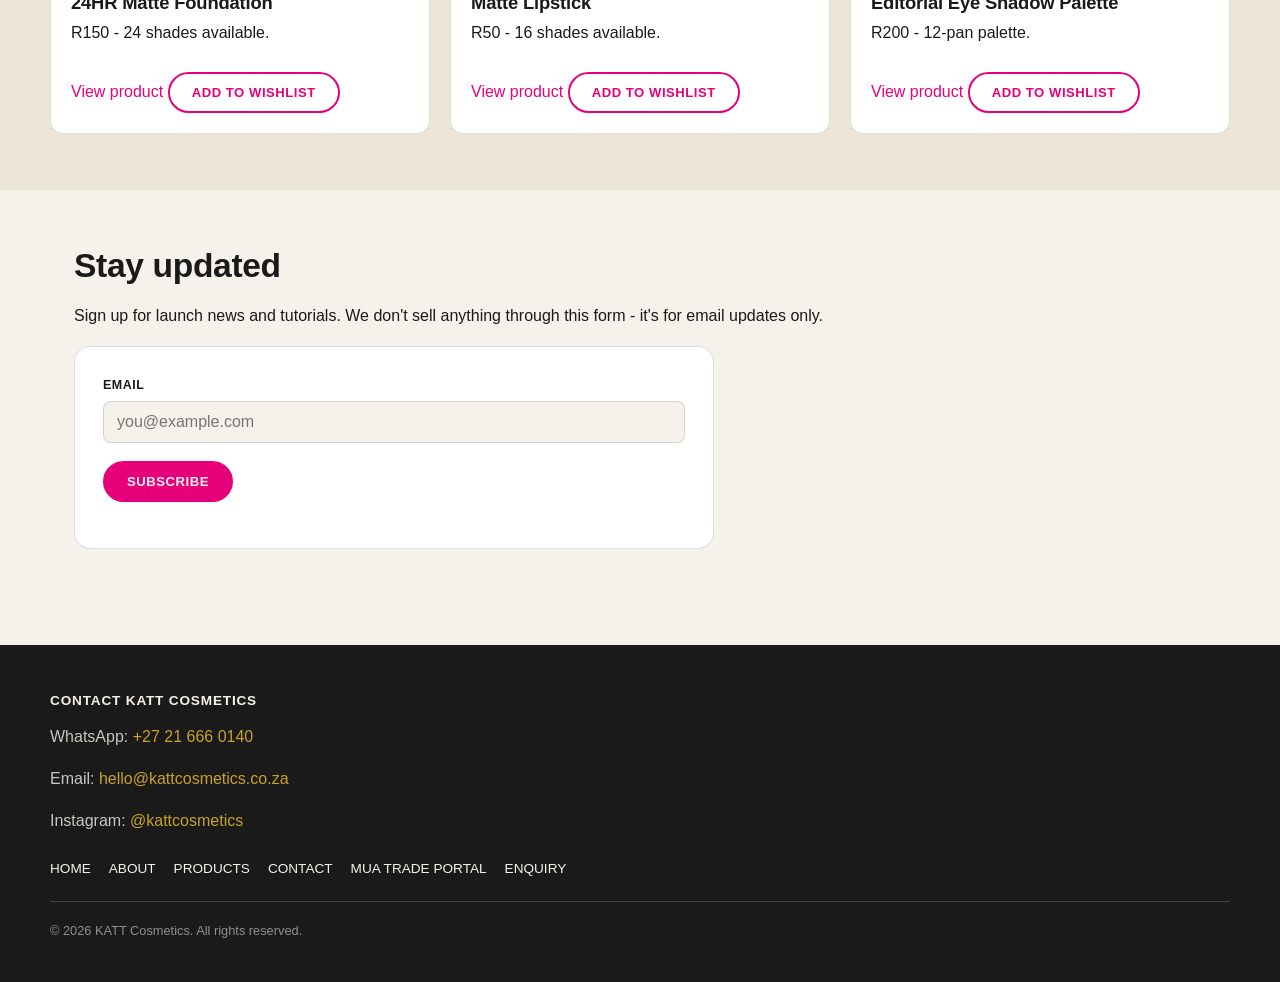
==== commit 6d767ce6: "fixed the index.html" ====
--- a/index.html
+++ b/index.html
@@ -3,17 +3,48 @@
 <head>
     <meta charset="UTF-8">
     <meta name="viewport" content="width=device-width, initial-scale=1.0">
-    <title>KATT Cosmetics - Professional Makeup, Made Acessible</title>
-    <meta name="description" content="KATT Cosmetics - professionalrofessional-grade makeup for MUAs and everyday beauty lovers. Enquire via WhatsApp, email, or phone. "/>
+    <title>KATT Cosmetics | Professional Makeup Made Accessible</title>
+    <meta name="description" content="KATT Cosmetics: affordable professional-grade makeup for MUAs and everyday beauty lovers in South Africa. Enquire via WhatsApp, email or phone.">
+    <meta name="robots" content="index, follow">
+    <meta name="referrer" content="strict-origin-when-cross-origin">
+    <meta http-equiv="Content-Security-Policy" content="default-src 'self'; script-src 'self'; style-src 'self' 'unsafe-inline' https://fonts.googleapis.com; font-src https://fonts.gstatic.com; img-src 'self' data: https://tile.openstreetmap.org; connect-src 'self' https://formspree.io; object-src 'none'; base-uri 'self'">
+    <link rel="canonical" href="https://kuhle-tiki.github.io/KATTCosmetics/index.html">
+    <link rel="icon" href="data:image/svg+xml,%3Csvg xmlns='http://www.w3.org/2000/svg' viewBox='0 0 100 100'%3E%3Crect width='100' height='100' rx='20' fill='%231a1a1a'/%3E%3Ctext x='50' y='72' font-size='64' text-anchor='middle' fill='%23e6007a' font-family='Arial' font-weight='700'%3EK%3C/text%3E%3C/svg%3E">
+    <!-- Open Graph tags: control how the page looks when shared on social media -->
+    <meta property="og:type" content="website">
+    <meta property="og:site_name" content="KATT Cosmetics">
+    <meta property="og:title" content="KATT Cosmetics | Professional Makeup Made Accessible">
+    <meta property="og:description" content="KATT Cosmetics: affordable professional-grade makeup for MUAs and everyday beauty lovers in South Africa. Enquire via WhatsApp, email or phone.">
+    <meta property="og:url" content="https://kuhle-tiki.github.io/KATTCosmetics/index.html">
+    <meta property="og:image" content="https://kuhle-tiki.github.io/KATTCosmetics/assets/images/matte-foundation.webp">
     <link rel="preconnect" href="https://fonts.googleapis.com">
+    <link rel="preconnect" href="https://fonts.gstatic.com" crossorigin>
     <link href="https://fonts.googleapis.com/css2?family=Poppins:wght@600;700&family=Inter:wght@400;500;600&display=swap" rel="stylesheet">
     <link rel="stylesheet" href="assets/css/style.css">
+    <link rel="stylesheet" href="assets/css/part3.css">
+    <!-- Structured data (JSON-LD) helps search engines understand the business -->
+    <script type="application/ld+json">
+    {
+      "@context": "https://schema.org",
+      "@type": "Store",
+      "name": "KATT Cosmetics",
+      "url": "https://kuhle-tiki.github.io/KATTCosmetics/",
+      "description": "Professional-grade makeup for makeup artists and everyday beauty lovers in South Africa.",
+      "email": "hello@kattcosmetics.co.za",
+      "telephone": "+27216660140",
+      "areaServed": "ZA",
+      "sameAs": ["https://www.instagram.com/kattcosmetics/"]
+    }
+    </script>
 </head>
 <body>
+    <a class="skip-link" href="#main-content">Skip to main content</a>
     <!-- ============ HEADER: site logo + primary navigation ============ -->
     <header>
         <a href="index.html">KATT Cosmetics</a>
-        <nav aria-label="Primary navigation">
+        <!-- Hamburger button: hidden on desktop, shown below 700px (see part3.css), toggled by enhancements.js -->
+        <button type="button" class="nav-toggle" aria-label="Toggle navigation" aria-expanded="false" aria-controls="primary-nav">&#9776;</button>
+        <nav aria-label="Primary navigation" id="primary-nav">
             <ul>
                 <li><a href="index.html" aria-current="page">HOME</a></li>
                 <li><a href="pages/about.html">ABOUT</a></li>
@@ -24,112 +55,115 @@
             </ul>
         </nav>
     </header>
-    <main>
+    <main id="main-content">
         <!-- HERO: main banner introducing the brand, styled dark in Part 2 CSS -->
         <section aria-labelledby="hero-heading">
             <h1 id="hero-heading">Professional Makeup, Made Accessible</h1>
-            <p>KATT Cosmetics is a professional makeup brand for backstage artists and everyday beauty lovers. browse our prodeucts below, then reach out via Whatsapp, email, or phone - we dont directly sell through website.</p>
+            <p>KATT Cosmetics is a professional makeup brand for backstage artists and everyday beauty lovers. Browse our products below, then reach out via WhatsApp, email, or phone. We don't sell directly through this website.</p>
             <p>
                 <a href="pages/product.html">View Products</a> |
                 <a href="pages/enquiry.html">Make an Enquiry</a>
             </p>
         </section>
-        <!-- HOW TO BUY: explains there is no online checkout — every product links out to WhatsApp/email/phone instead -->
-        <section aria-labelledby="how to buy heading">
-            <h2 id="how to buy heading">How to Buy</h2>
-            <p>We do not sell directly through our website. 
+        <!-- HOW TO BUY: explains there is no online checkout; every product links out to WhatsApp/email/phone instead -->
+        <section aria-labelledby="how-to-buy-heading">
+            <h2 id="how-to-buy-heading">How to Buy</h2>
+            <p>We do not sell directly through our website.
                 To purchase our products, please reach out to us via WhatsApp,
-                email, or phone. Our team will assist you with your order and 
+                email, or phone. Our team will assist you with your order and
                 provide you with the necessary information.</p>
-                <ul>
-                    <li><a href="https://wa.me/27216661340">Phone: +27 21 666 1340</a></li>
-                    <li><a href="mailto:hello@kattcosmetics.co.za">Email: hello@kattcosmetics.co.za</a></li>
-                    <li><a href="https://www.instagram.com/kattcosmetics/">Instagram: @kattcosmetics</a></li>
-                </ul>
+            <ul>
+                <li><a href="https://wa.me/27216660140" rel="noopener noreferrer">Phone: +27 21 666 0140</a></li>
+                <li><a href="mailto:hello@kattcosmetics.co.za">Email: hello@kattcosmetics.co.za</a></li>
+                <li><a href="https://www.instagram.com/kattcosmetics/" rel="noopener noreferrer">Instagram: @kattcosmetics</a></li>
+            </ul>
         </section>
-        <!-- CATEGORY GRID: quick links into the product page by category -->
+        <!-- CATEGORY GRID: links open the product page already filtered by category -->
         <section aria-labelledby="categories-heading">
-            <h2 id="Categories-heading">Shop by Category</h2>
+            <h2 id="categories-heading">Shop by Category</h2>
             <ul>
                 <li>
                     <article>
                         <h3>Face</h3>
                         <p>Foundation, concealer, and setting powder.</p>
-                        <a href="pages/product.html">View Face products</a>
+                        <a href="pages/product.html?category=Face">View Face products</a>
                     </article>
                 </li>
                 <li>
                     <article>
                         <h3>Eyes</h3>
-                        <p>Eye Palettes, Eye Liners, and Mascara.</p>
-                        <a href="pages/product.html">View Eye products</a>
+                        <p>Eye palettes, eye pencils, and mascara.</p>
+                        <a href="pages/product.html?category=Eyes">View Eye products</a>
                     </article>
                 </li>
                 <li>
                     <article>
-                       <h3>Lips</h3> 
-                       <p>Lipstick, Lip Gloss and Lip Liners.</p>
-                       <a href="pages/product.html">View Lip products</a>
+                        <h3>Lips</h3>
+                        <p>Lipstick, lip gloss and lip kits.</p>
+                        <a href="pages/product.html?category=Lips">View Lip products</a>
                     </article>
                 </li>
                 <li>
                     <article>
                         <h3>Tools</h3>
-                        <p>Brushes, sponges, and kits.</p>
-                        <a href="pages/product.html">View Tools Products</a>
+                        <p>Brushes and sponges.</p>
+                        <a href="pages/product.html?category=Tools">View Tools products</a>
                     </article>
-                </li>    
+                </li>
             </ul>
         </section>
-        <!-- FEATURED PRODUCTS: each card has a wishlist button (data-product-id) handled by js/script.js -->
+        <!-- FEATURED PRODUCTS: each card has a wishlist button (data-product-id) handled by wishlist.js -->
         <section aria-labelledby="featured-heading">
             <h2 id="featured-heading">Featured products</h2>
             <ul>
                 <li>
                     <article>
-                        <figure>
-                            <img src="./assets/images/78c25063-9f84-4d56-9409-04ca40710450.__CR0,0,1464,600_PT0_SX1464_V1___.jpg" alt="24HR Matte Foundation bottle" width="200" height="200" />
+                        <figure data-lightbox>
+                            <img src="assets/images/matte-foundation.webp" alt="24HR Matte Foundation bottle" width="200" height="200" loading="lazy">
                             <figcaption>24HR Matte Foundation</figcaption>
                         </figure>
                         <h3>24HR Matte Foundation</h3>
                         <p>R150 - 24 shades available.</p>
-                        <a href="pages/product.html">View Product</a>
-                        <button type="button" class="wishlist-btn" data-product-id="foundation-24HR" aria-pressed="false">Add to Wishlist</button>
+                        <a href="pages/product.html">View product</a>
+                        <button type="button" class="wishlist-btn" data-product-id="foundation-24hr" aria-pressed="false">Add to Wishlist</button>
                     </article>
                 </li>
                 <li>
                     <article>
-                        <figure>
-                            <img src="./assets/images/matte-lipstick.jpg.webp" alt="Matte Lipstick" width="200" height="200" />
+                        <figure data-lightbox>
+                            <img src="assets/images/matte-lipstick.webp" alt="Matte Lipstick" width="200" height="200" loading="lazy">
                             <figcaption>Matte Lipstick</figcaption>
                         </figure>
                         <h3>Matte Lipstick</h3>
-                        <p>R50 - 16 shades availabe.</p>
-                        <a href="pages/product.html">View product</a>
-                        <button type="button" class="wishlist-btn" data-product-id="velvel-lip-stain" aria-pressed="false">Add to Wishlist</button>
+                        <p>R50 - 16 shades available.</p>
+                        <a href="pages/product.html?category=Lips">View product</a>
+                        <button type="button" class="wishlist-btn" data-product-id="matte-lipstick" aria-pressed="false">Add to Wishlist</button>
                     </article>
                 </li>
                 <li>
                     <article>
-                        <figure>
-                            <img src="./assets/images/eye-shadow.jpg.webp" alt="Editorial Eye Shadow Palette" width="200" height="200"/>
+                        <figure data-lightbox>
+                            <img src="assets/images/editorial-eye-palette.webp" alt="Editorial Eye Shadow Palette" width="200" height="200" loading="lazy">
                             <figcaption>Editorial Eye Shadow Palette</figcaption>
                         </figure>
                         <h3>Editorial Eye Shadow Palette</h3>
-                        <p>R200 - 12-pan Palette.</p>
-                        <a href="pages/product.html">View product</a>
+                        <p>R200 - 12-pan palette.</p>
+                        <a href="pages/product.html?category=Eyes">View product</a>
                         <button type="button" class="wishlist-btn" data-product-id="editorial-eye-palette" aria-pressed="false">Add to Wishlist</button>
                     </article>
                 </li>
             </ul>
         </section>
-        <!-- NEWSLETTER SIGNUP: front-end only for now, form action="#" — see js/script.js for the placeholder submit handler -->
+        <!-- NEWSLETTER SIGNUP: validated by forms.js (#newsletterForm) -->
         <section aria-labelledby="newsletter-heading">
             <h2 id="newsletter-heading">Stay updated</h2>
-            <p>Sign up for launch news and tutorials. We dont sell anything through this form - it's for email updates only.</p>
-            <form action="#" method="post">
-                <label for="email" id="newsletter-email" name="email" required>Email:</label>
-                <button type="submit">Subscribe</button>
+            <p>Sign up for launch news and tutorials. We don't sell anything through this form - it's for email updates only.</p>
+            <form id="newsletterForm" action="mailto:hello@kattcosmetics.co.za?subject=Newsletter%20signup" method="post" enctype="text/plain">
+                <p>
+                    <label for="newsletter-email">Email</label>
+                    <input type="email" id="newsletter-email" name="email" autocomplete="email" placeholder="you@example.com" required>
+                </p>
+                <p><button type="submit">Subscribe</button></p>
             </form>
         </section>
     </main>
@@ -137,9 +171,9 @@
     <footer>
         <section aria-labelledby="footer-contact-heading">
             <h2 id="footer-contact-heading">Contact KATT Cosmetics</h2>
-            <p>WhatsApp: <a href="https://wa.me/27216660140">+27 21 666 0140</a></p>
+            <p>WhatsApp: <a href="https://wa.me/27216660140" rel="noopener noreferrer">+27 21 666 0140</a></p>
             <p>Email: <a href="mailto:hello@kattcosmetics.co.za">hello@kattcosmetics.co.za</a></p>
-            <p>Instagram: <a href="https://www.instagram.com/kattcosmetics">kattcosmetics</a></p>
+            <p>Instagram: <a href="https://www.instagram.com/kattcosmetics/" rel="noopener noreferrer">@kattcosmetics</a></p>
         </section>
         <nav aria-label="Footer navigation">
             <ul>
@@ -147,14 +181,15 @@
                 <li><a href="pages/about.html">ABOUT</a></li>
                 <li><a href="pages/product.html">PRODUCTS</a></li>
                 <li><a href="pages/contact.html">CONTACT</a></li>
-                <li><a href="pages/muatradeportal.html">MUA Trade Portal</a></li>
-                <li><a href="pages/enquiry.html">Enquiry</a></li>
+                <li><a href="pages/muatradeportal.html">MUA TRADE PORTAL</a></li>
+                <li><a href="pages/enquiry.html">ENQUIRY</a></li>
             </ul>
         </nav>
         <p>&copy; 2026 KATT Cosmetics. All rights reserved.</p>
     </footer>
-    <!-- Wishlist functionality only — no purchasing/cart logic, this site does not sell online -->
-    <script src="js/script.js"></script>
-    
+    <!-- Scripts are deferred so they never block page rendering -->
+    <script src="assets/js/wishlist.js" defer></script>
+    <script src="assets/js/enhancements.js" defer></script>
+    <script src="assets/js/forms.js" defer></script>
 </body>
-</html>+</html>
--- a/assets/css/part3.css
+++ b/assets/css/part3.css
@@ -0,0 +1,93 @@
+/* ========================================================
+KaTT Cosmetics - Part 3 stylesheet (loaded after stule.css)
+Navigation toggle, form validation states, results, accordion, lightbox, map, product catalogue and scroll animations.
+Uses the colour tokens defined in style.css (:root).
+======================================================== */
+
+/*----------Mobile Navigation Toggle----------*/
+.nav.toggle { display: none; }
+@media (max-width: 700px)   {
+    .nav-toggle { 
+        display: inline-block; position: absolute: top: 14px; right: 20px;
+        padding: 8px 14 px; font-size: 1.1rem; line-height: 1;
+        background: transparent; border-color: var(--gold); color: var(--cream);
+    }
+    header { position: sticky; top: 0; }  /* keeps absolute toggle anchored to header*/
+    .js-enabled header nav {display: none; width: 100%; }
+    .js-enabled header nav.is-open {display: block; }
+    header nav ul { flex-direction: column; }
+}
+a:focus-visible, button:focus-visible, summary:focus-visible, [role="button"]:focus-visible {
+    outline: 3px solid var(--gold); outline-offset: 2px;
+}
+.skip-link { position: absolute; left: -9999px; top: 0; background: var(--black); padding: 10px 16px; z-index: 100;  }
+.skip-link:focus { left: 8px; top: 8px; }
+.sr-only { position: absolute; width: 1px; height: 1px; overflow: hidden; clip: rect(0 0 0 0); white-space: nowrap; }
+
+/*----------Form Validation States----------*/
+.field-error { display: block; color: #b00020; font-size: 0.85rem; font-weight: 500; margin-top: 6px; min-height: 1em; }
+.is-invalid { border-color: #b00020 !important; background: #fff5f6 !important; }
+.is-valid { border-color: #1f7a4d !important; }
+.char-count { display: block; text-align: right; font-size: 0.78rem; color: #6b655c; }
+.hp-field { position: absolute !important; left: -9999px; width: 1px; height: 1px; overflow: hidden; }
+.form-status { max-width: 640px; margin: 16px 0; padding: 12px 16px; border-radius: 10px; border: 1.5px solid currentColor; font-weight: 500; }
+.form-status.success { color: #1f7a4d; background: #eaf6ef; }
+.form-status.error { color: #b00020; background: #fff5f6; }
+form button[disabled] { opacity: 0.6; cursor: wait; }
+
+/*----------Enquiry / contact result box----------*/
+.result-box { max-width: 760px; margin: 16px 0; padding: 24px; background: #fff; border: 2px solid var(--pink); border-radius: 16px; }
+.result-box h3 { color: var(--pink); }
+.table-scroll { overflow-x: auto; }
+.result-box .total { font-family: var(--font-display); font-weight: 700; margin-top: 14px; }
+.email-preview { white-space: pre-wrap; word-break: break-word; background: var(--cream); border: 1px solid var(--line); border-radius: 10px; padding: 14px; font-family: var(--font-body); font-size: 0.92rem; }
+.result-actions { display: flex; flex-wrap: wrap; gap: 12px; align-items: center; }
+.btn-link { display: inline-block; font-family: var(--font-display); font-weight: 600; font-size: 0.82rem; text-transform: uppercase; letter-spacing: 0.04em; border-radius: 999px; background: var(--pink); color: #fff; padding: 12px 22px; text-decoration: none; }
+.btn-link:hover { text-decoration: none; filter: brightness(1.1); color: #fff; }
+
+/*-----------FAQ Accordion----------*/
+details > :not(summary) { animation: kattFade 0.3s ease; }
+details[open] { border-color: var(--pink); }
+@keyframes kattFade { from { opacity: 0; transform: translateY(-4px); } to { opacity: 1; transform: none; } }
+
+/*----------Lightbox----------*/
+[data-lightbox] img { cursor: zoom-in; }
+.lb-overlay { position: fixed; inset: 0; background: rgba(0, 0, 0, 0.9); display: flex; flex-direction: column; align-items: center; justify-content: center; z-index: 9999; animation: kattFade 0.25s ease; }
+.lb-overlay[hidden] { display: none; }
+.lb-overlay img { max-width: 90vw; max-height: 76vh; width: auto; border-radius: 12px; background: #fff; }
+.lb-caption { color: #fff; margin: 14px 0 0; text-align: center; padding: 0 16px; }
+.lb-btn { position: absolute; width: 48px; height: 48px; padding: 0; border-radius: 50%; border: 0; background: rgba(255, 255, 255, 0.18); color: #fff; font-size: 1.8rem; line-height: 1; }
+.lb-btn:hover { background: var(--pink); transform: none; }
+.lb-close { top: 16px; right: 16px; } .lb-prev { left: 12px; top: 50%; } .lb-next { right: 12px; top: 50%; }
+
+/*----------Map----------*/
+#map { height: 380px; width: 100%; max-width: var(--max-width); margin: 0 auto 24px; border-radius: 16px; border: 1px solid var(--line); position: relative; isolation: isolate; }
+#stores .table-scroll { overflow-x: auto; }
+
+/*----------Product Catalogue----------*/
+.catalogue-controls { display: grid; grid-template-columns: 2fr 1fr 1fr auto; gap: 14px; align-items: end; max-width: 100%; margin-bottom: 16px; }
+.catalogue-controls p { margin: 0; }
+#results-count { font-weight: 600; color: #6b655c; }
+#product-grid { display: grid; grid-template-columns: repeat(auto-fill, minmax(230px, 1fr)); gap: 20px; }
+.product-card { background: #fff; border: 1px solid var(--line); border-radius: 14px; padding: 18px; display: flex; flex-direction: column; gap: 6px; transition: transform 0.15s ease, box-shadow 0.15s ease; }
+.product-card:hover { transform: translateY(-3px); box-shadow: 0 10px 22px rgba(26, 26, 26, 0.09); }
+.product-card figure { margin: 0 0 8px; aspect-ratio: 1 / 1; overflow: hidden; border-radius: 10px; background: var(--pink-dim); }
+.product-card figure img { width: 100%; height: 100%; object-fit: cover; }
+.product-card h3, .product-card p { margin: 0; }
+.product-card .tag { font-family: var(--font-display); font-size: 0.7rem; font-weight: 600; text-transform: uppercase; letter-spacing: 0.06em; color: var(--gold); }
+.product-card .price { font-family: var(--font-display); font-weight: 700; }
+.badge { display: inline-block; width: max-content; font-size: 0.72rem; font-weight: 600; padding: 2px 10px; border-radius: 999px; border: 1.5px solid currentColor; }
+.badge.in-stock { color: #1f7a4d; } .badge.limited { color: #a86a00; } .badge.out-of-stock { color: #b00020; }
+.card-actions { display: flex; flex-direction: column; gap: 8px; margin-top: auto !important; padding-top: 10px; }
+.card-actions .wishlist-btn { margin-top: 0; }
+.shade-form { display: flex; flex-wrap: wrap; gap: 12px; align-items: end; }
+.shade-form p { margin: 0; }
+@media (max-width: 700px) { .catalogue-controls { grid-template-columns: 1fr; } }
+
+/*----------Scroll Animations----------*/
+.reveal { opacity: 0; transform: translateY(24px); transition: opacity 0.6s ease, transform 0.6s ease; }
+.reveal.visible { opacity: 1; transform: none; }
+@media (prefers-reduced-motion: reduce) {
+  .reveal { opacity: 1; transform: none; transition: none; }
+  details > :not(summary), .lb-overlay { animation: none; }
+}
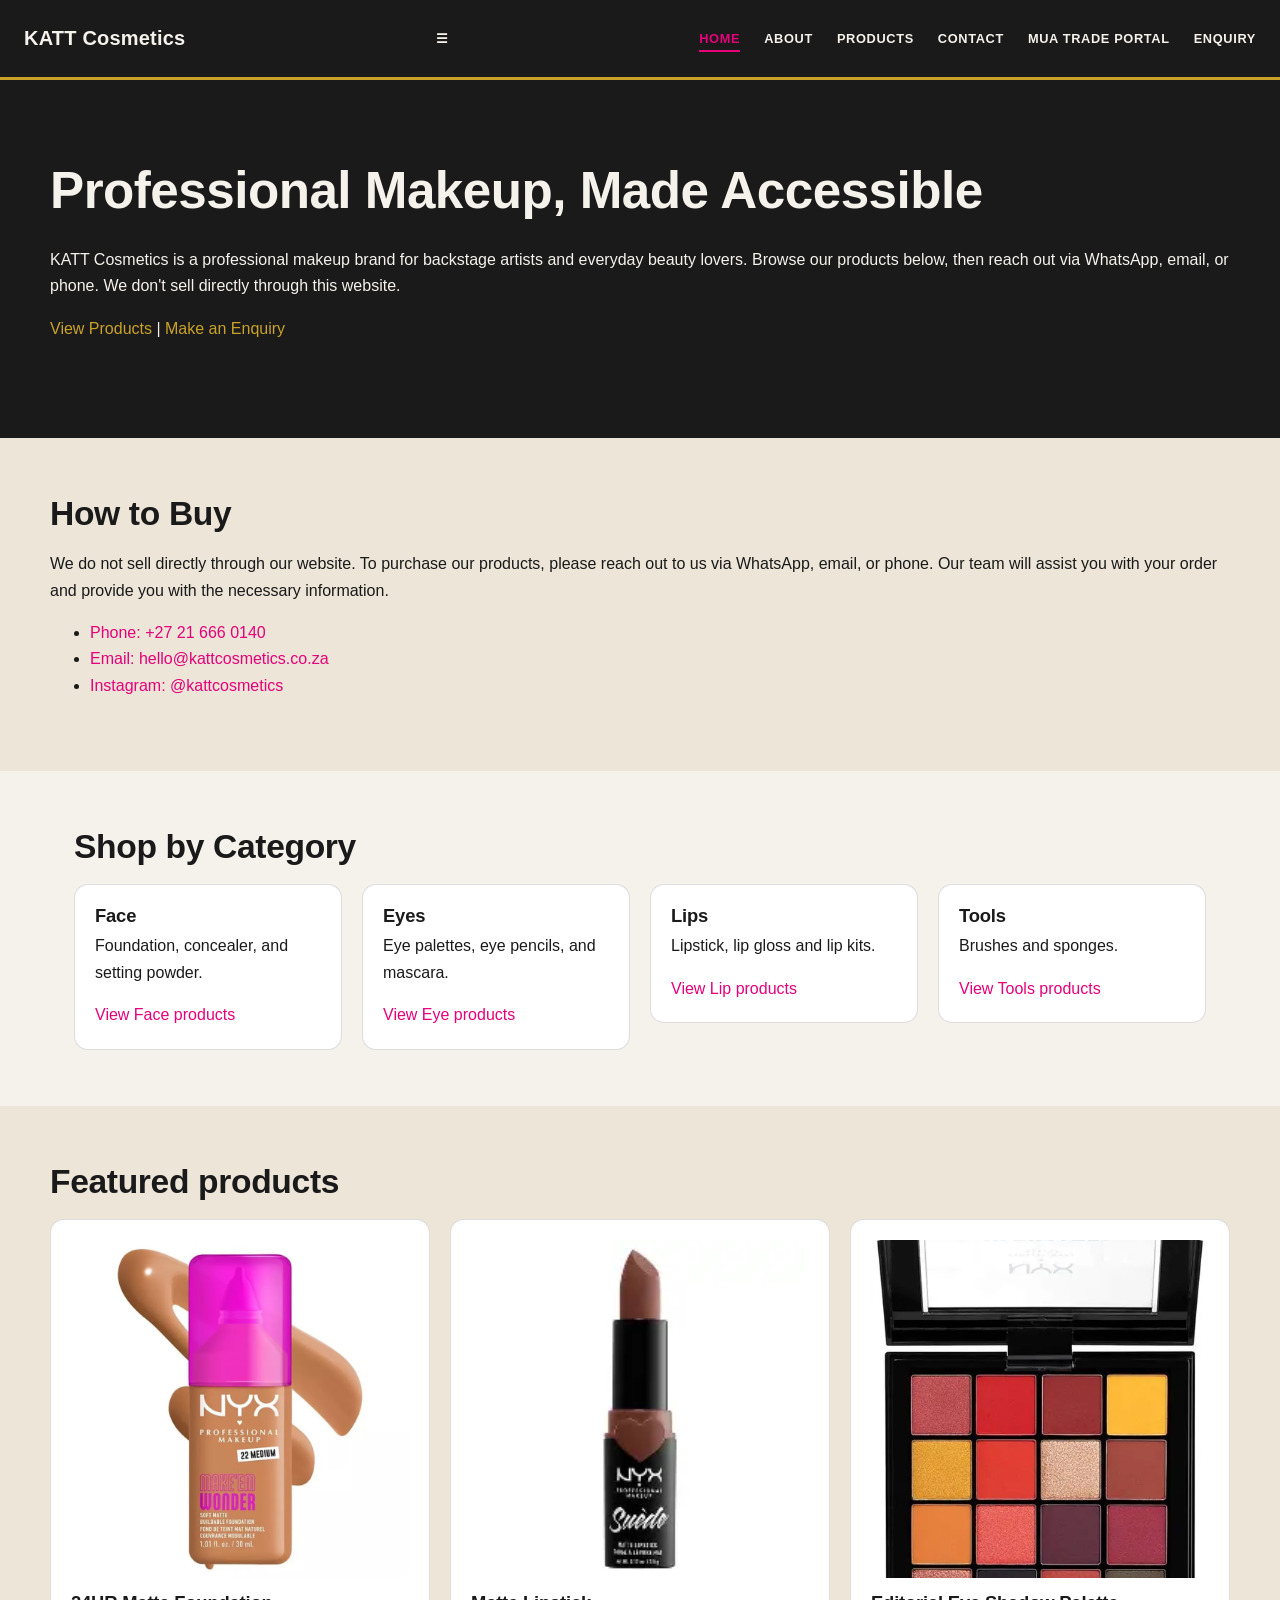
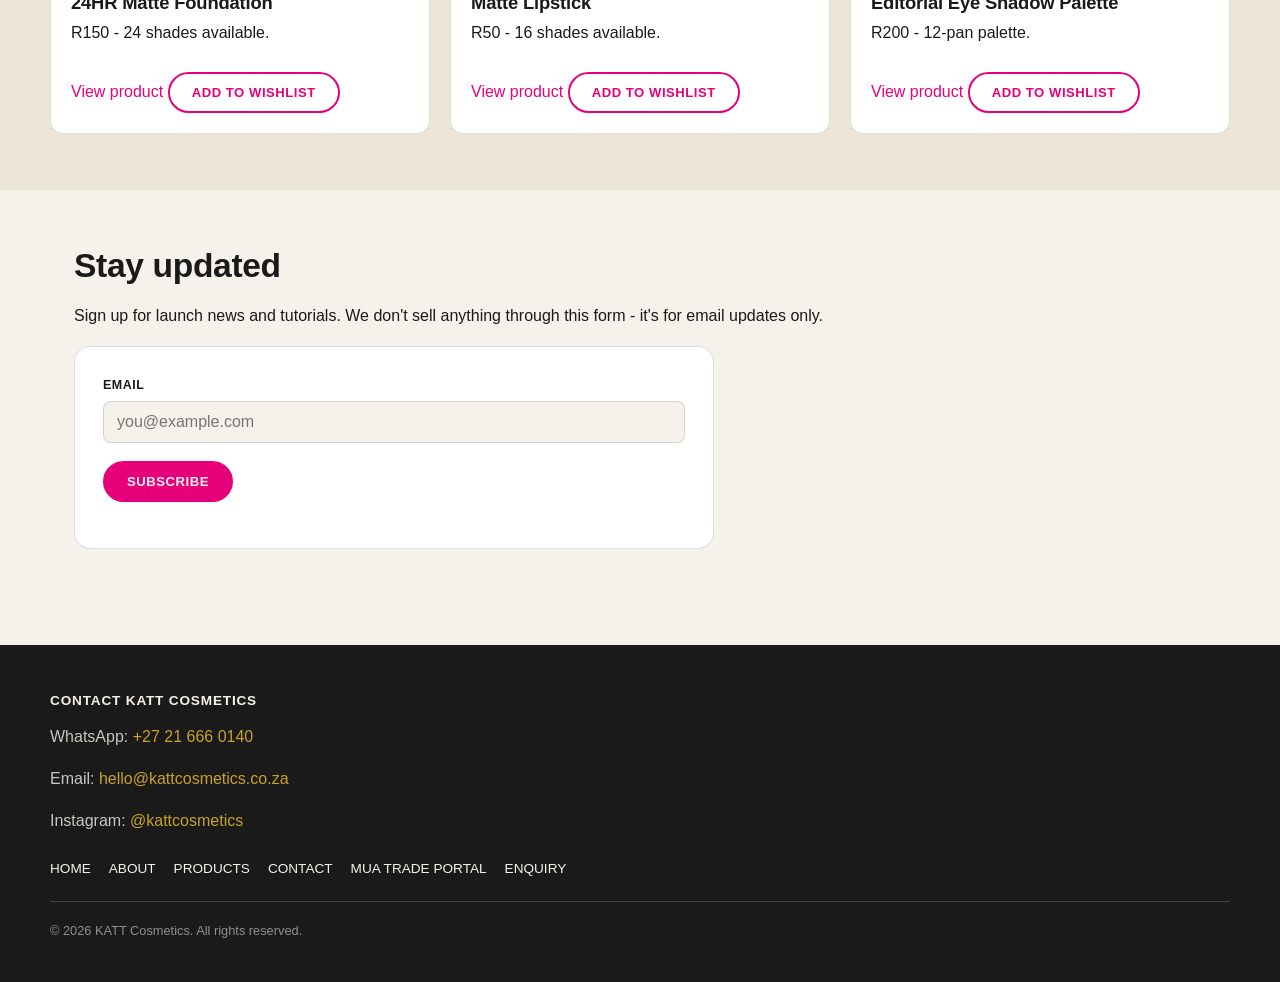
==== commit aaee77ea: "updated product page and index.html" ====
--- a/index.html
+++ b/index.html
@@ -119,7 +119,7 @@
                 <li>
                     <article>
                         <figure data-lightbox>
-                            <img src="assets/images/matte-foundation.webp" alt="24HR Matte Foundation bottle" width="200" height="200" loading="lazy">
+                            <img src="assets/images/015903514-1.webp" alt="24HR Matte Foundation bottle" width="200" height="200" loading="lazy">
                             <figcaption>24HR Matte Foundation</figcaption>
                         </figure>
                         <h3>24HR Matte Foundation</h3>
@@ -131,7 +131,7 @@
                 <li>
                     <article>
                         <figure data-lightbox>
-                            <img src="assets/images/matte-lipstick.webp" alt="Matte Lipstick" width="200" height="200" loading="lazy">
+                            <img src="assets/images/matte-lipstick.jpg.webp" alt="Matte Lipstick" width="200" height="200" loading="lazy">
                             <figcaption>Matte Lipstick</figcaption>
                         </figure>
                         <h3>Matte Lipstick</h3>
@@ -143,7 +143,7 @@
                 <li>
                     <article>
                         <figure data-lightbox>
-                            <img src="assets/images/editorial-eye-palette.webp" alt="Editorial Eye Shadow Palette" width="200" height="200" loading="lazy">
+                            <img src="assets/images/eye-shadow.jpg (2).webp" alt="Editorial Eye Shadow Palette" width="200" height="200" loading="lazy">
                             <figcaption>Editorial Eye Shadow Palette</figcaption>
                         </figure>
                         <h3>Editorial Eye Shadow Palette</h3>
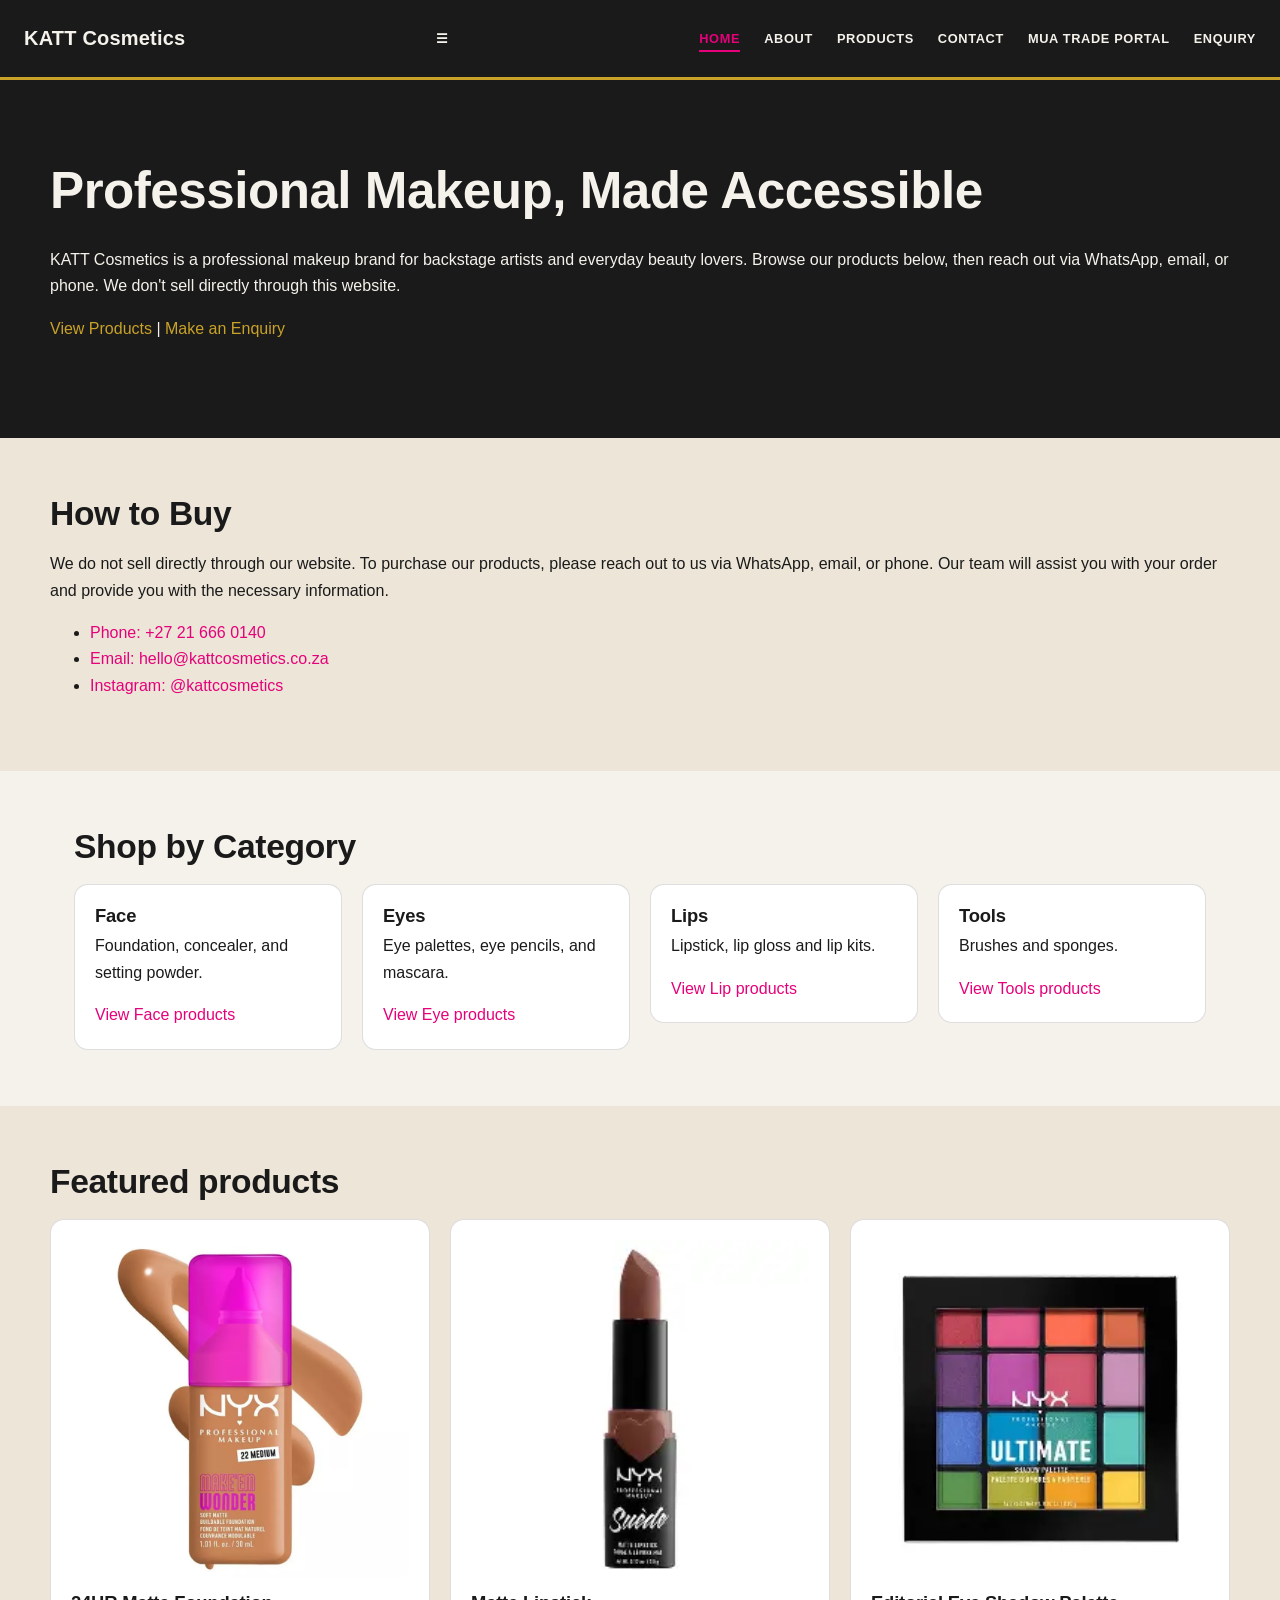
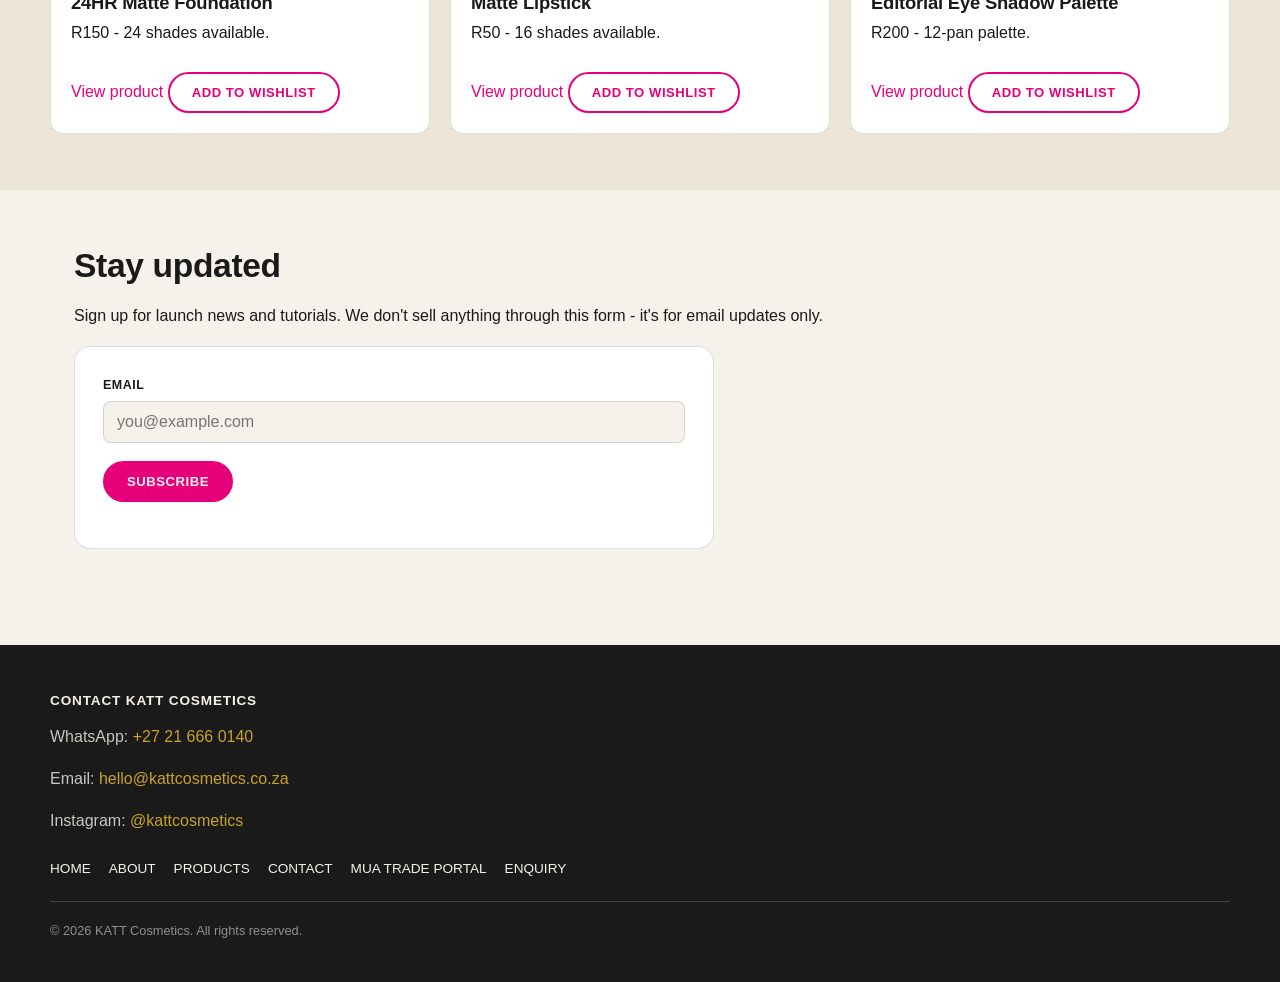
==== commit c83bdc20: "renamed previous images" ====
--- a/index.html
+++ b/index.html
@@ -119,7 +119,7 @@
                 <li>
                     <article>
                         <figure data-lightbox>
-                            <img src="assets/images/015903514-1.webp" alt="24HR Matte Foundation bottle" width="200" height="200" loading="lazy">
+                            <img src="assets/images/matte-foundation-bottle.webp" alt="24HR Matte Foundation bottle" width="200" height="200" loading="lazy">
                             <figcaption>24HR Matte Foundation</figcaption>
                         </figure>
                         <h3>24HR Matte Foundation</h3>
@@ -131,7 +131,7 @@
                 <li>
                     <article>
                         <figure data-lightbox>
-                            <img src="assets/images/matte-lipstick.jpg.webp" alt="Matte Lipstick" width="200" height="200" loading="lazy">
+                            <img src="assets/images/matte-lipstick.webp" alt="Matte Lipstick" width="200" height="200" loading="lazy">
                             <figcaption>Matte Lipstick</figcaption>
                         </figure>
                         <h3>Matte Lipstick</h3>
@@ -143,7 +143,7 @@
                 <li>
                     <article>
                         <figure data-lightbox>
-                            <img src="assets/images/eye-shadow.jpg (2).webp" alt="Editorial Eye Shadow Palette" width="200" height="200" loading="lazy">
+                            <img src="assets/images/editorial-eye-palette.webp" alt="Editorial Eye Shadow Palette" width="200" height="200" loading="lazy">
                             <figcaption>Editorial Eye Shadow Palette</figcaption>
                         </figure>
                         <h3>Editorial Eye Shadow Palette</h3>
